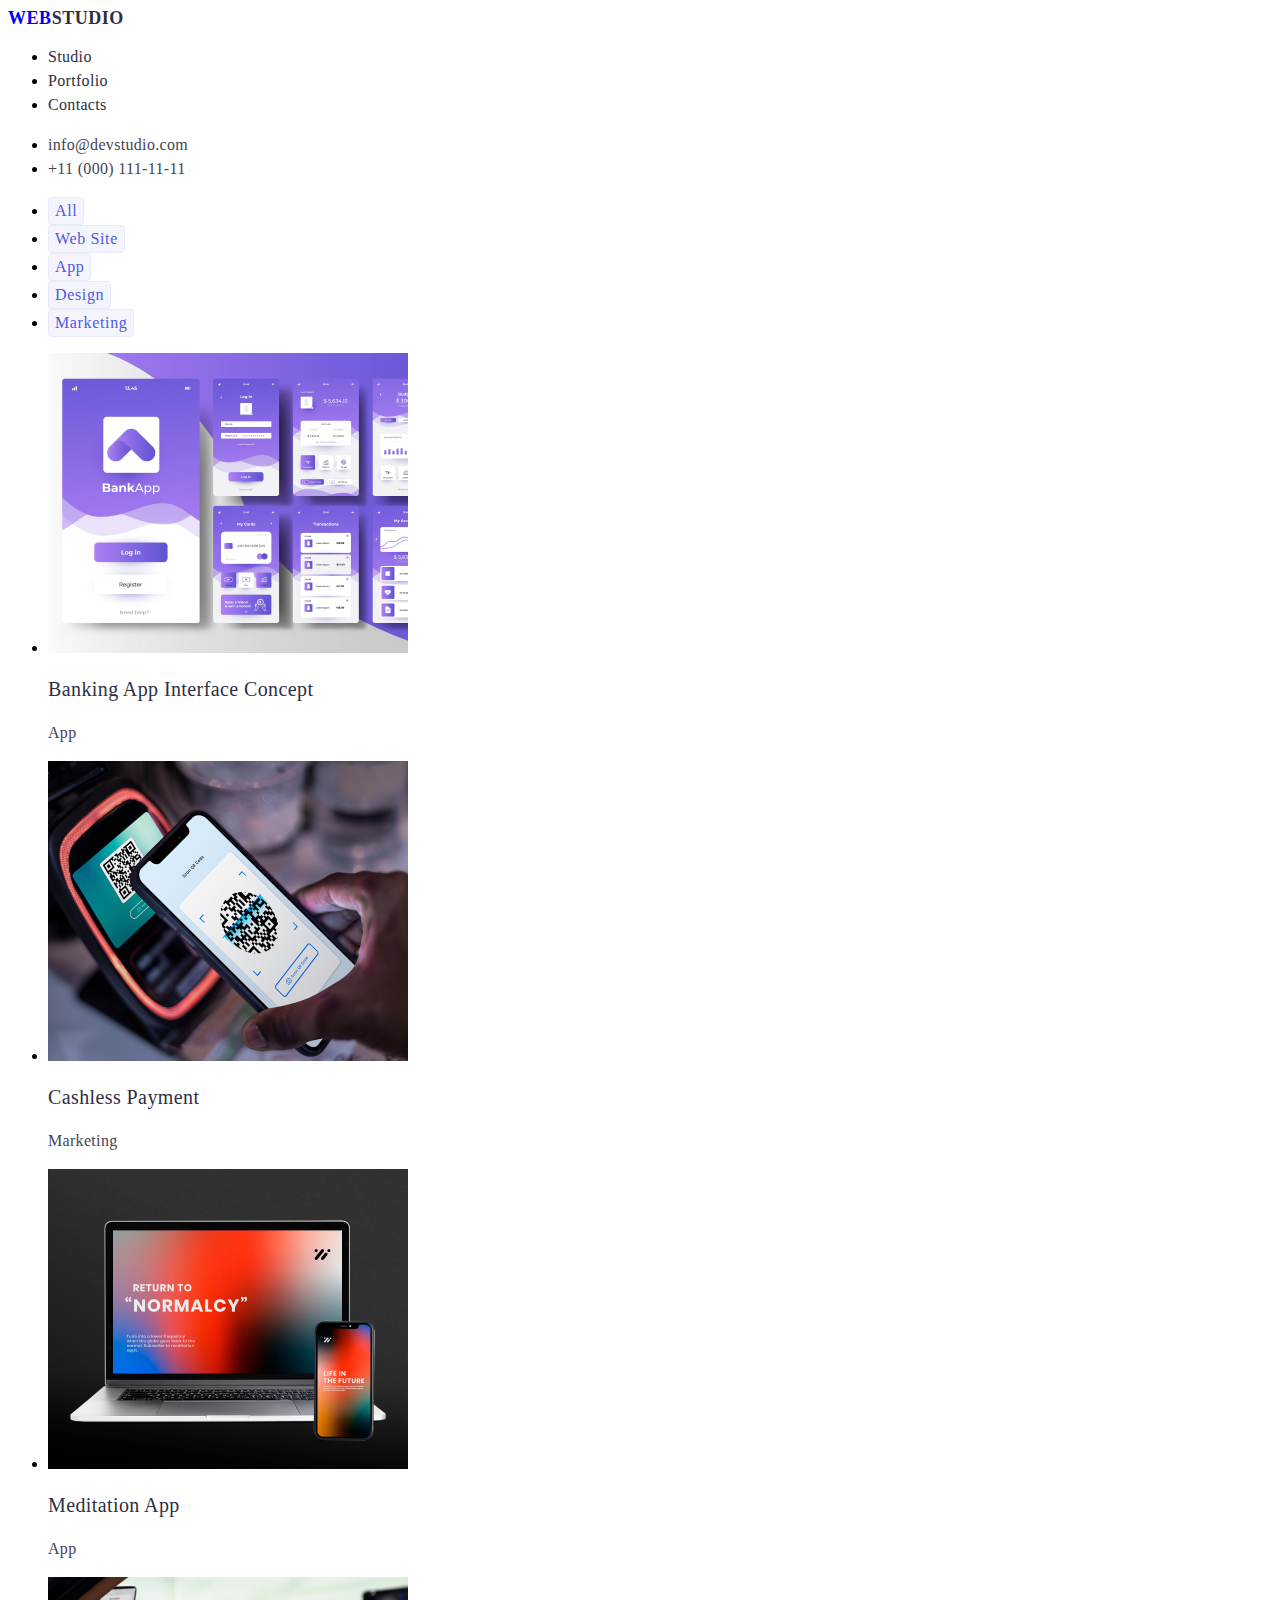
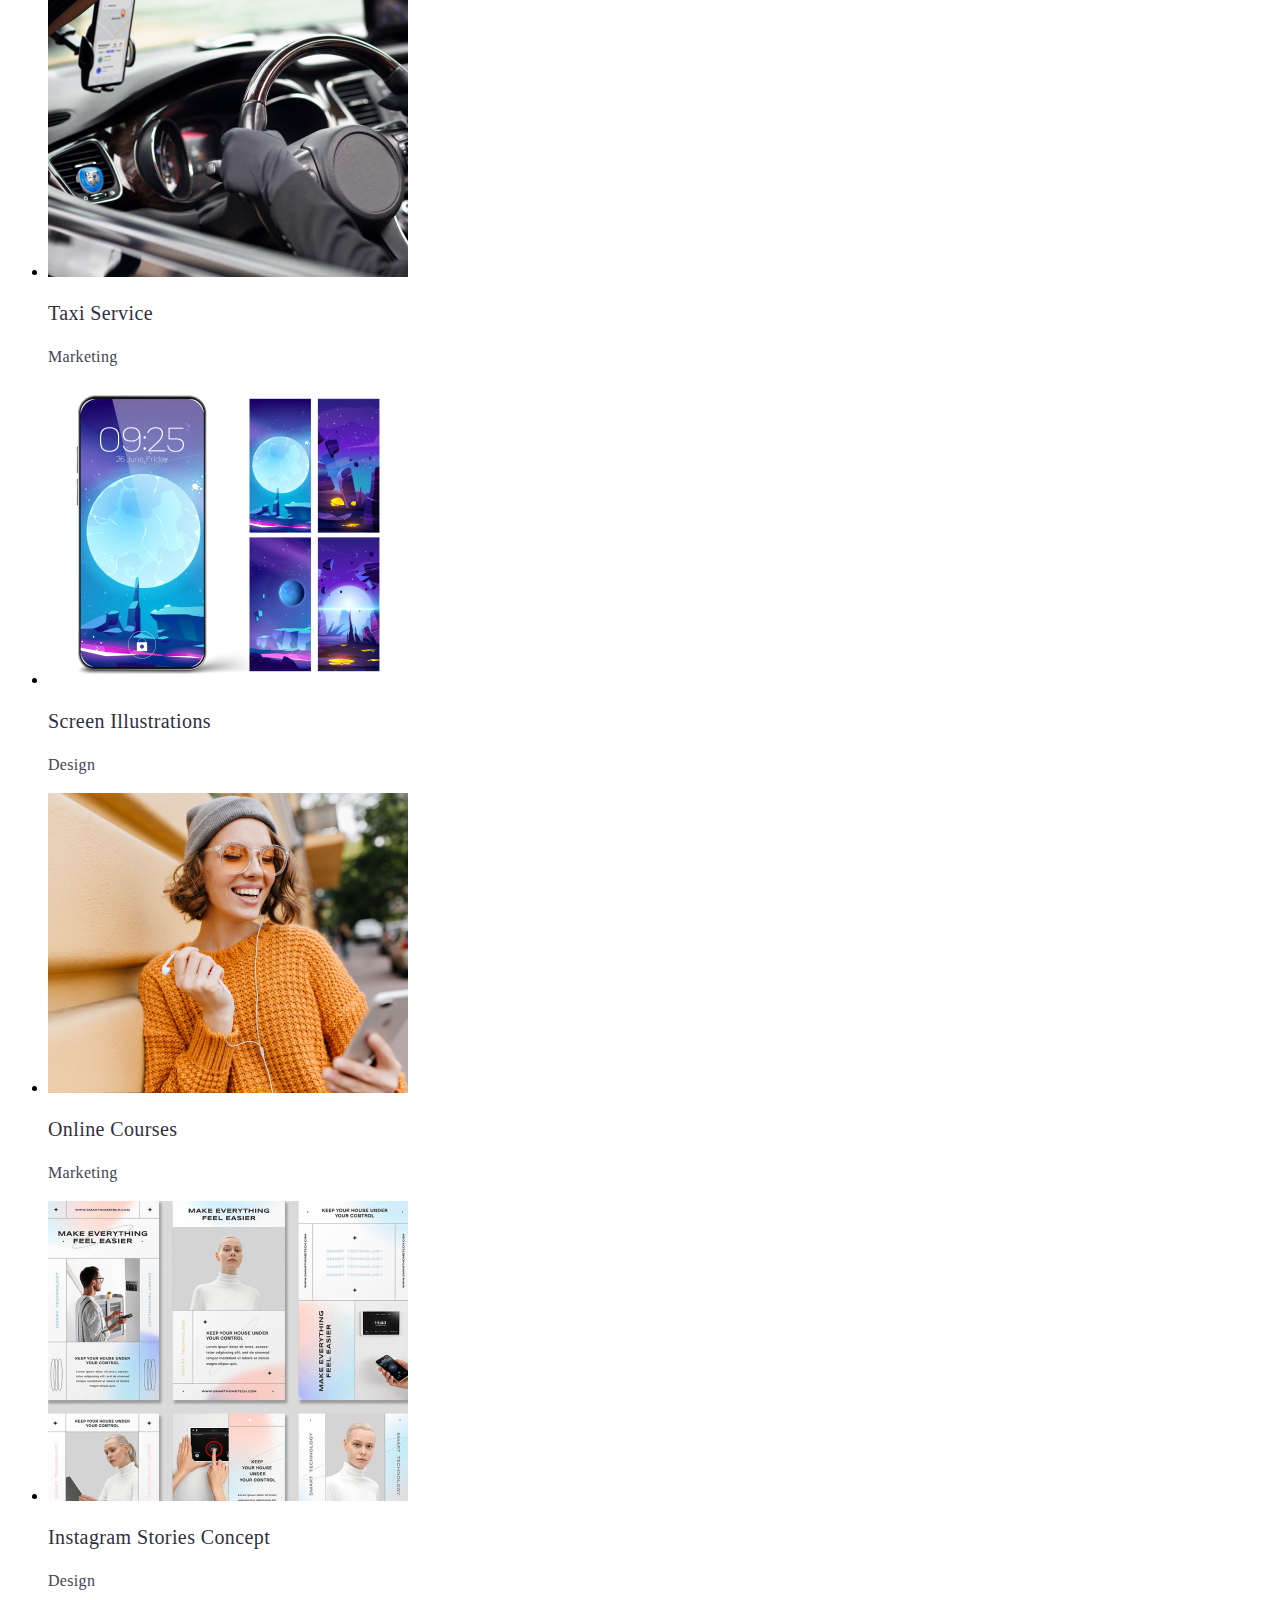
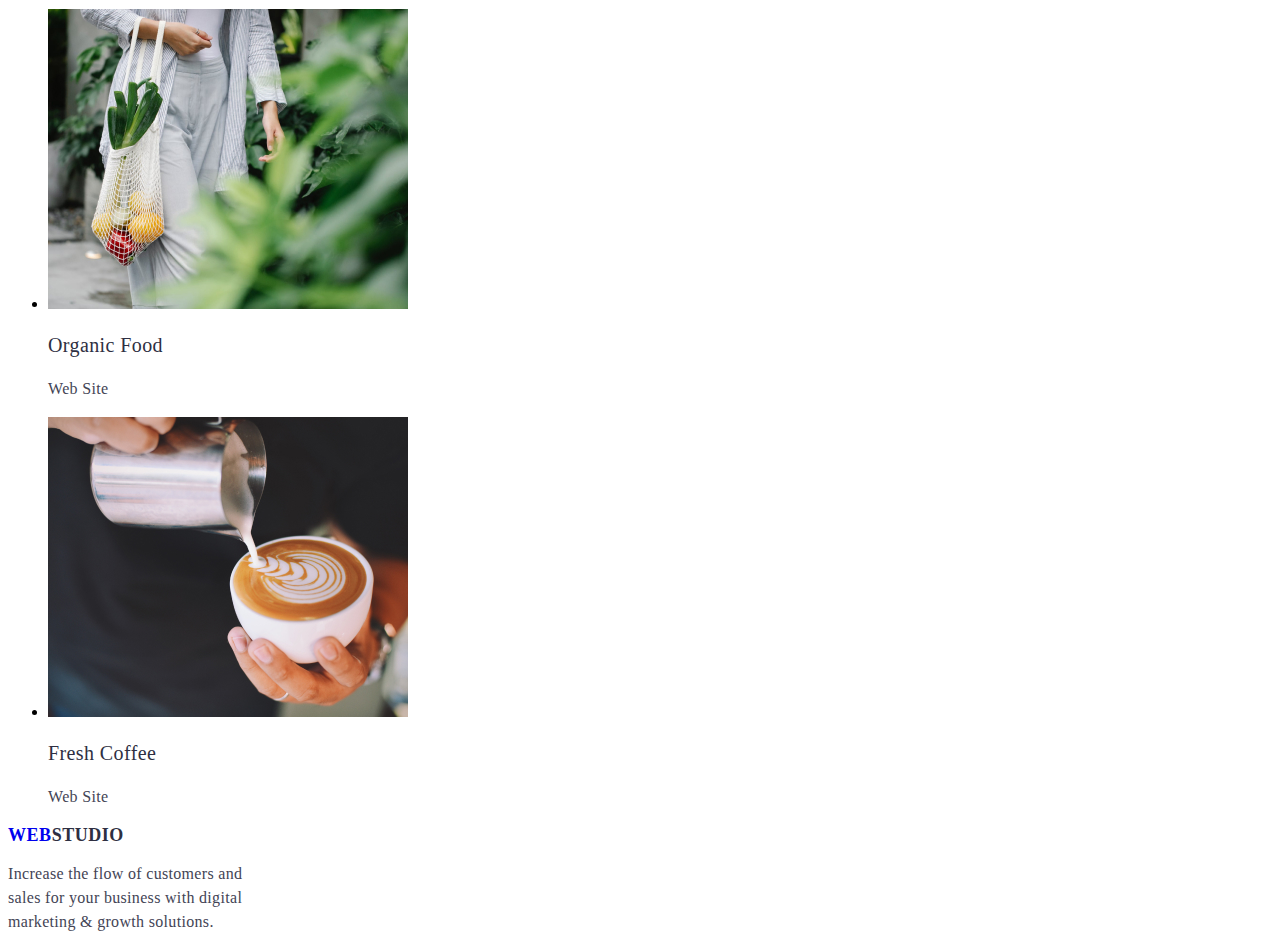
==== portfolio.html @ 19e6ddc0 "Update portfolio.html" ====
<!DOCTYPE html>
<html lang="en">

<head>
    <meta charset="utf-8">
    <meta name="viewport" content="width=device-width, initial-scale=1.0" />
    <title>main page</title>
    <link rel="stylesheet" href="css/styles.css" />
</head>

<body>
    <header>
        <nav>
            <div class="web">
                <a href="./index.html" width="44px">WEB<span class="studio" width="71px">STUDIO</span></a>
            </div>

            <ul class="nav-links">
                <li>
                    <a class="navstudio" href="./index.html" width="48px;">Studio</a>
                </li>
                <li>
                    <a class="navport" href="portfolio.html" width="66px;">Portfolio</a>
                </li>
                <li>
                    <a class="navcon" href="./index.html" width="67px;">Contacts</a>
                </li>
            </ul>
        </nav>
        <address>
            <ul>
                <li>
                    <a class="email" href="mailto:info@devstudio.com" width="153px">info@devstudio.com</a>
                </li>
                <li>
                    <a class="tel" href="tel:+110001111111" width="151px">+11 (000) 111-11-11</a>
                </li>
            </ul>
        </address>
    </header>
    <main>

        <section>
            <h2 hidden>Buttons</h2>
            <ul>
                <li>
                    <button class="body-btn1" type="button" width="69px" href="portfolio.html">All</button>
                </li>
                <li>
                    <button class="body-btn2" type="button" width="116px" href="portfolio.html">Web Site</button>
                </li>
                <li>
                    <button class="body-btn3" type="button" width="78px" href="portfolio.html">App</button>
                </li>
                <li>
                    <button class="body-btn4" type="button" width="101px" href="portfolio.html">Design</button>
                </li>
                <li>
                    <button class="body-btn5" type="button" width="126px" href="portfolio.html">Marketing</button>
                </li>
            </ul>
        </section>

        <section>
            <h2 hidden>Image Thumnails</h2>
            <ul>
                <li>
                    <img class="image-port1" src="./images/images-portfolio/img1.jpg" alt="images" width="360px">
                    <h3>Banking App Interface Concept</h3>
                    <p>App</p>
                </li>
                <li>
                    <img class="image-port2" src="./images/images-portfolio/img2.jpg" alt="images" width="360px">
                    <h3>Cashless Payment</h3>
                    <p>Marketing</p>
                </li>
                <li>
                    <img class="image-port3" src="./images/images-portfolio/img3.jpg" alt="images" width="360px">
                    <h3>Meditation App</h3>
                    <p>App</p>
                </li>
                <li>
                    <img class="image-port4" src="./images/images-portfolio/img4.jpg" alt="images" width="360px">
                    <h3>Taxi Service</h3>
                    <p>Marketing</p>
                </li>
                <li>
                    <img class="image-port5" src="./images/images-portfolio/img5.jpg" alt="images" width="360px">
                    <h3>Screen Illustrations</h3>
                    <p>Design</p>
                </li>
                <li>
                    <img class="image-port6" src="./images/images-portfolio/img6.jpg" alt="images" width="360px">
                    <h3>Online Courses</h3>
                    <p>Marketing</p>
                </li>
                <li>
                    <img class="image-port7" src="./images/images-portfolio/img7.jpg" alt="images" width="360px">
                    <h3>Instagram Stories Concept</h3>
                    <p>Design</p>
                </li>
                <li>
                    <img class="image-port8" src="./images/images-portfolio/img8.jpg" alt="images" width="360px">
                    <h3>Organic Food</h3>
                    <p>Web Site</p>
                </li>
                <li>
                    <img class="image-port9" src="./images/images-portfolio/img9.jpg" alt="images" width="360px">
                    <h3>Fresh Coffee</h3>
                    <p>Web Site</p>
                </li>
            </ul>
        </section>
    </main>
    <footer>
        <div class="web">
            <a href="/index.html" width="44px">WEB<span class="studio" width="71px">STUDIO</span></a>
        </div>
        <p>Increase the flow of customers and sales for your business with digital marketing & growth solutions.</p>
    </footer>

</body>

</html>
---- css/styles.css ----
.web {
    color: var(--iris, #4D5AE5);
    font-family: Raleway;
    font-size: 18px;
    font-style: normal;
    font-weight: 800;
    line-height: 21px;
    /* 116.667% */
    letter-spacing: 0.54px;
    text-transform: uppercase;
}

.studio {
    color: var(--navyblue, #2E2F42);
}

.studio:hover {
    color: tomato;
}

.web a {
    text-decoration: none;
}

.web a:hover {
    color: tomato;
}

.navstudio,
.navport,
.navcon {
    color: var(--navyblue, #2E2F42);

    /* Body Medium */
    font-family: Roboto;
    font-size: 16px;
    font-style: normal;
    font-weight: 500;
    line-height: 24px;
    /* 150% */
    letter-spacing: 0.32px;
    text-decoration: none;
}

.navstudio:hover {
    color: tomato;
}

.navport:hover {
    color: tomato;
}

.navcon:hover {
    color: tomato;
}

.email,
.tel {
    color: var(--slate, #434455);

    /* Body */
    font-family: Roboto;
    font-size: 16px;
    font-style: normal;
    font-weight: 400;
    line-height: 24px;
    /* 150% */
    letter-spacing: 0.32px;
    text-decoration: none;
}

.email:hover {
    color: tomato;
}

.tel:hover {
    color: tomato;
}

.hero-description {
    color: var(--white, #000000);
    text-align: left;

    /* Header 1 */
    font-family: Roboto;
    font-size: 56px;
    font-style: normal;
    font-weight: 700;
    line-height: 60px;
    /* 107.143% */
    letter-spacing: 1.12px;
}

.btn {
    color: var(--white, #FFF);
    text-align: center;
    /* Button Text */
    font-family: Roboto;
    font-size: 16px;
    font-style: normal;
    font-weight: 500;
    line-height: 24px;
    /* 150% */
    letter-spacing: 0.64px;
    border-radius: 4px;
    background: var(--iris, #4D5AE5);
    box-shadow: 0px 4px 4px 0px rgba(0, 0, 0, 0.15);
    display: inline-flex;
    padding: 16px 32px;
    align-items: flex-start;
    gap: 10px;
    cursor: pointer;
}

.btn:hover {
    color: rgb(87, 236, 107);
}

.hero-strategy,
.hero-puntuality,
.hero-diligence,
.hero-tech {
    color: var(--navyblue, #2E2F42);
    /* Header 3 */
    font-family: Roboto;
    font-size: 20px;
    font-style: normal;
    font-weight: 500;
    line-height: 24px;
    /* 120% */
    letter-spacing: 0.4px;
}

.body-header,
.teamheader {
    color: var(--navyblue, #2E2F42);
    text-align: left;

    /* Header 2 */
    font-family: Roboto;
    font-size: 36px;
    font-style: normal;
    font-weight: 700;
    line-height: 40px;
    /* 111.111% */
    letter-spacing: 0.72px;
    text-transform: capitalize;
}

.image1,
.image2,
.image3 {
    width: 360px;
    height: 300px;
    border: 1px solid var(--cornflower, #E7E9FC);
}

p {
    color: var(--slate, #434455);

    /* Body */
    font-family: Roboto;
    font-size: 16px;
    font-style: normal;
    font-weight: 400;
    line-height: 24px;
    width: 264px;
    /* 150% */
    letter-spacing: 0.32px;
}

.team-image1,
.team-image2,
.team-image3,
.team-image4 {
    width: 264px;
    height: 260px;

}

h3 {
    color: var(--navyblue, #2E2F42);
    text-align: left;

    /* Header 3 */
    font-family: Roboto;
    font-size: 20px;
    font-style: normal;
    font-weight: 500;
    line-height: 24px;
    /* 120% */
    letter-spacing: 0.4px;
}

.body-btn1,
.body-btn2,
.body-btn3,
.body-btn4,
.body-btn5 {
    color: var(--iris, #4D5AE5);
    text-align: center;

    /* Button Text */
    font-family: Roboto;
    font-size: 16px;
    font-style: normal;
    font-weight: 500;
    line-height: 24px;
    /* 150% */
    letter-spacing: 0.64px;
    border-radius: 4px;
    border: 1px solid var(--cornflower, #E7E9FC);
    background: var(--cloud, #F4F4FD);
    cursor: pointer;
}

.body-btn1:hover {
    color: var(--white, #FFF);
    text-align: center;
    border-radius: 4px;
    background: var(--ocean, #404BBF);
    box-shadow: 0px 2px 2px 0px rgba(0, 0, 0, 0.12), 0px 2px 1px 0px rgba(0, 0, 0, 0.08), 0px 3px 1px 0px rgba(0, 0, 0, 0.10);
}

.body-btn2:hover {
    color: var(--white, #FFF);
    text-align: center;
    border-radius: 4px;
    background: var(--ocean, #404BBF);
    box-shadow: 0px 2px 2px 0px rgba(0, 0, 0, 0.12), 0px 2px 1px 0px rgba(0, 0, 0, 0.08), 0px 3px 1px 0px rgba(0, 0, 0, 0.10);
}

.body-btn3:hover {
    color: var(--white, #FFF);
    text-align: center;
    border-radius: 4px;
    background: var(--ocean, #404BBF);
    box-shadow: 0px 2px 2px 0px rgba(0, 0, 0, 0.12), 0px 2px 1px 0px rgba(0, 0, 0, 0.08), 0px 3px 1px 0px rgba(0, 0, 0, 0.10);
}

.body-btn4:hover {
    color: var(--white, #FFF);
    text-align: center;
    border-radius: 4px;
    background: var(--ocean, #404BBF);
    box-shadow: 0px 2px 2px 0px rgba(0, 0, 0, 0.12), 0px 2px 1px 0px rgba(0, 0, 0, 0.08), 0px 3px 1px 0px rgba(0, 0, 0, 0.10);
}

.body-btn5:hover {
    color: var(--white, #FFF);
    text-align: center;
    border-radius: 4px;
    background: var(--ocean, #404BBF);
    box-shadow: 0px 2px 2px 0px rgba(0, 0, 0, 0.12), 0px 2px 1px 0px rgba(0, 0, 0, 0.08), 0px 3px 1px 0px rgba(0, 0, 0, 0.10);
}

.image-port1,
.image-port2,
.image-port3,
.image-port4,
.image-port5,
.image-port6,
.image-port7,
.image-port8,
.image-port9,
{
width: 360px;
height: 300px;
border: 1px solid var(--cornflower, #000000));
background: var(--white, #FFF);
gap: 32px;
}
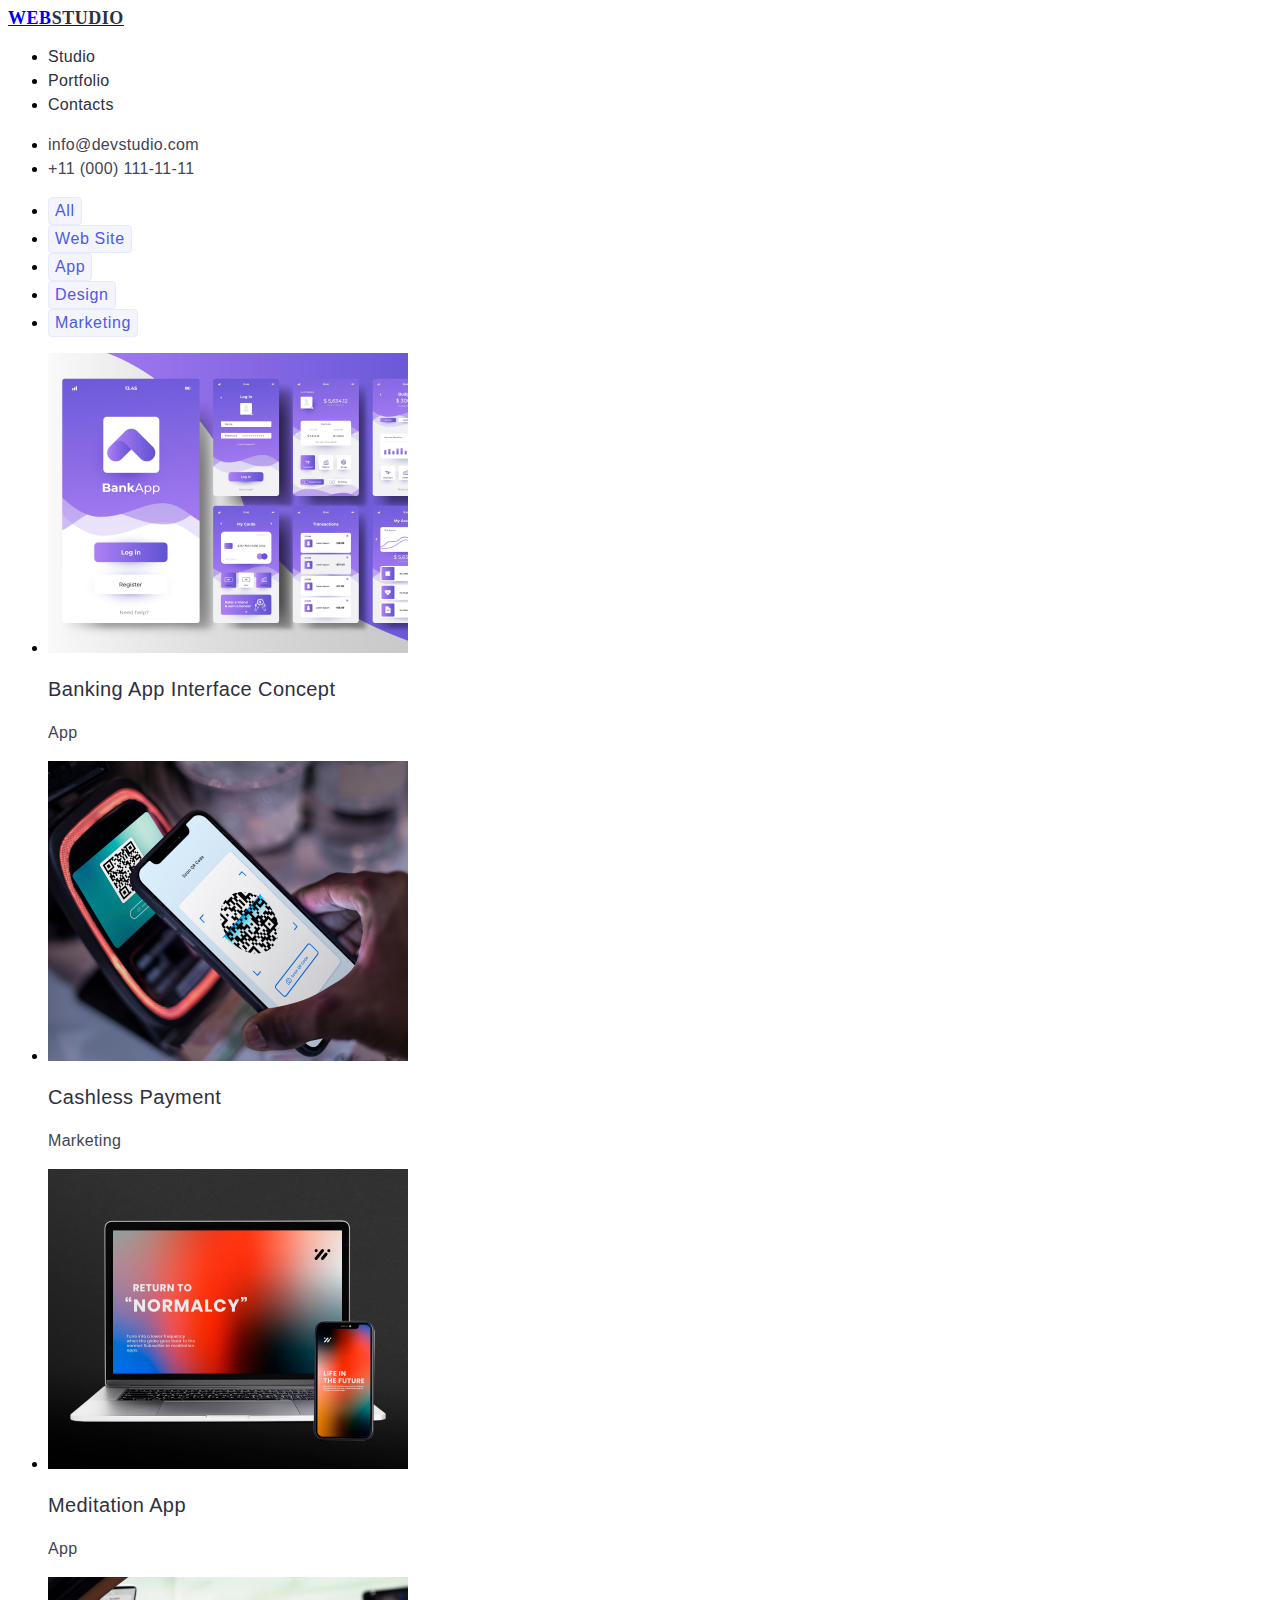
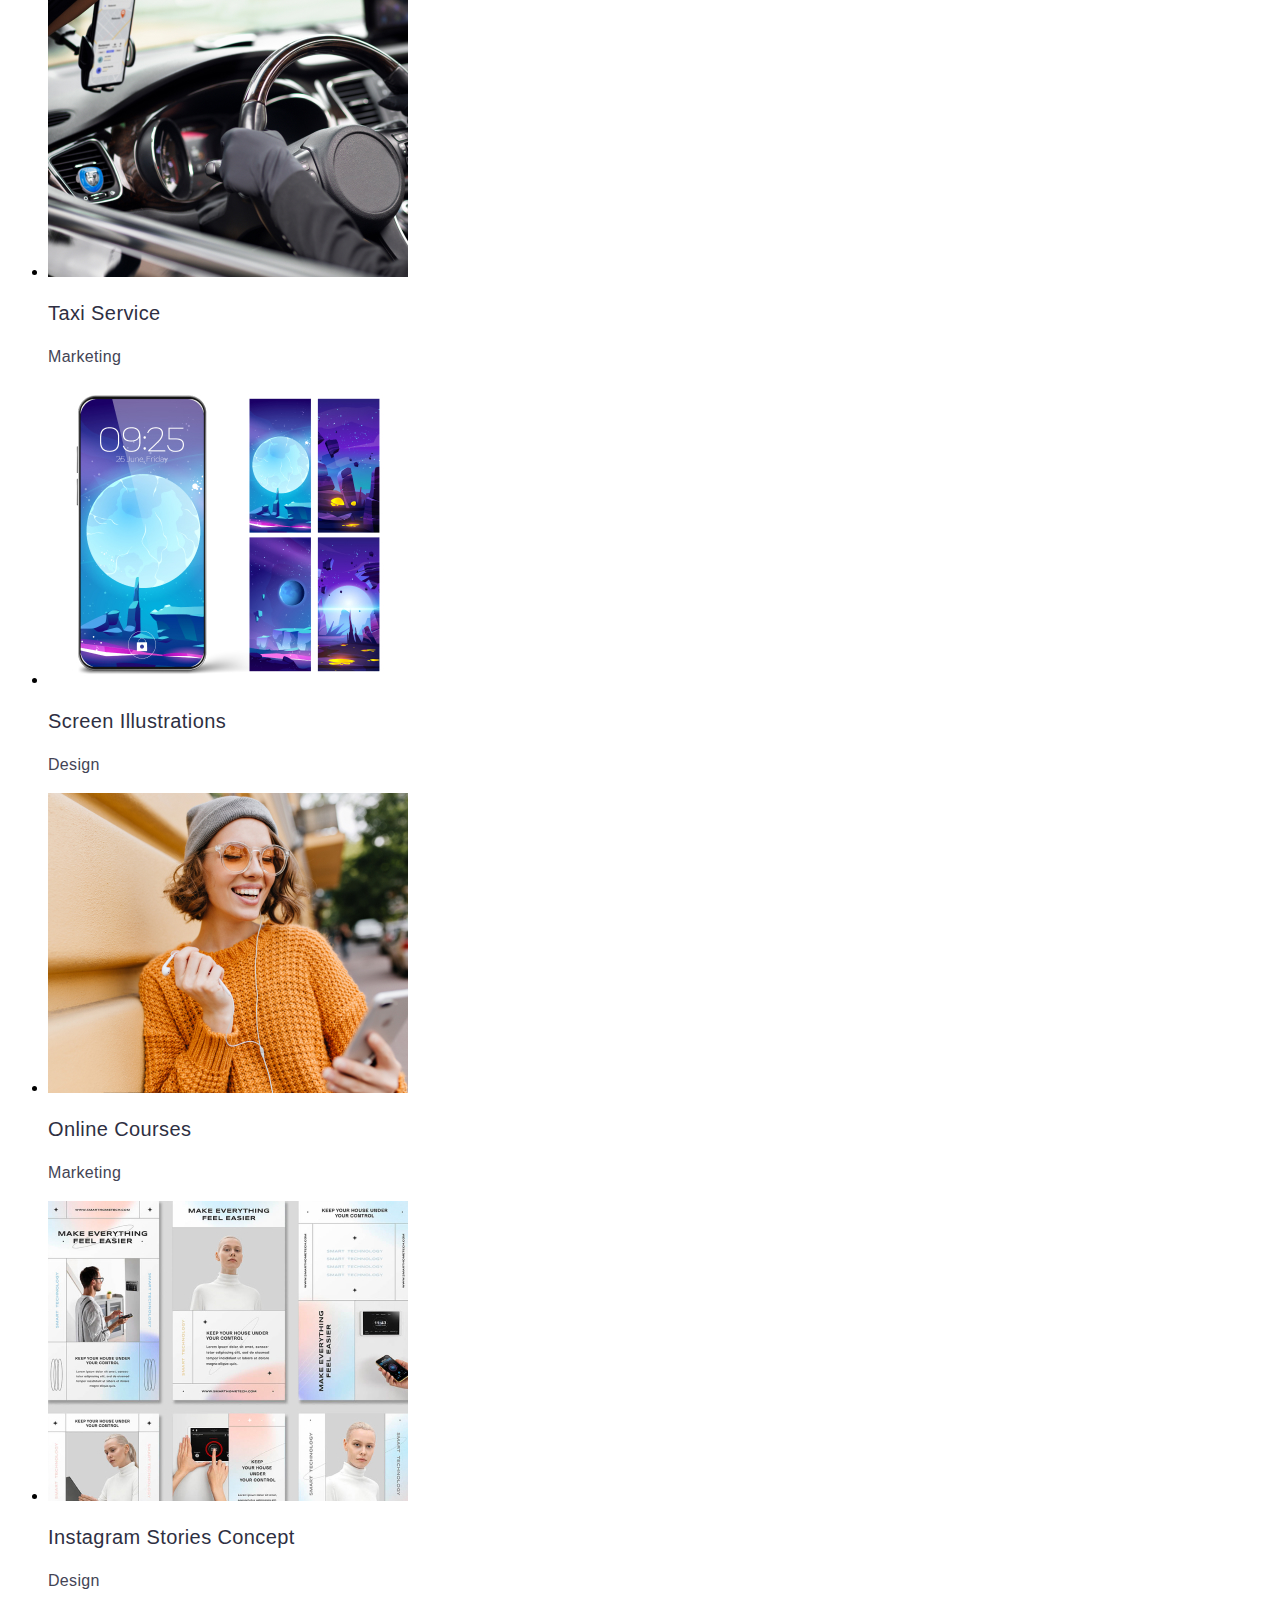
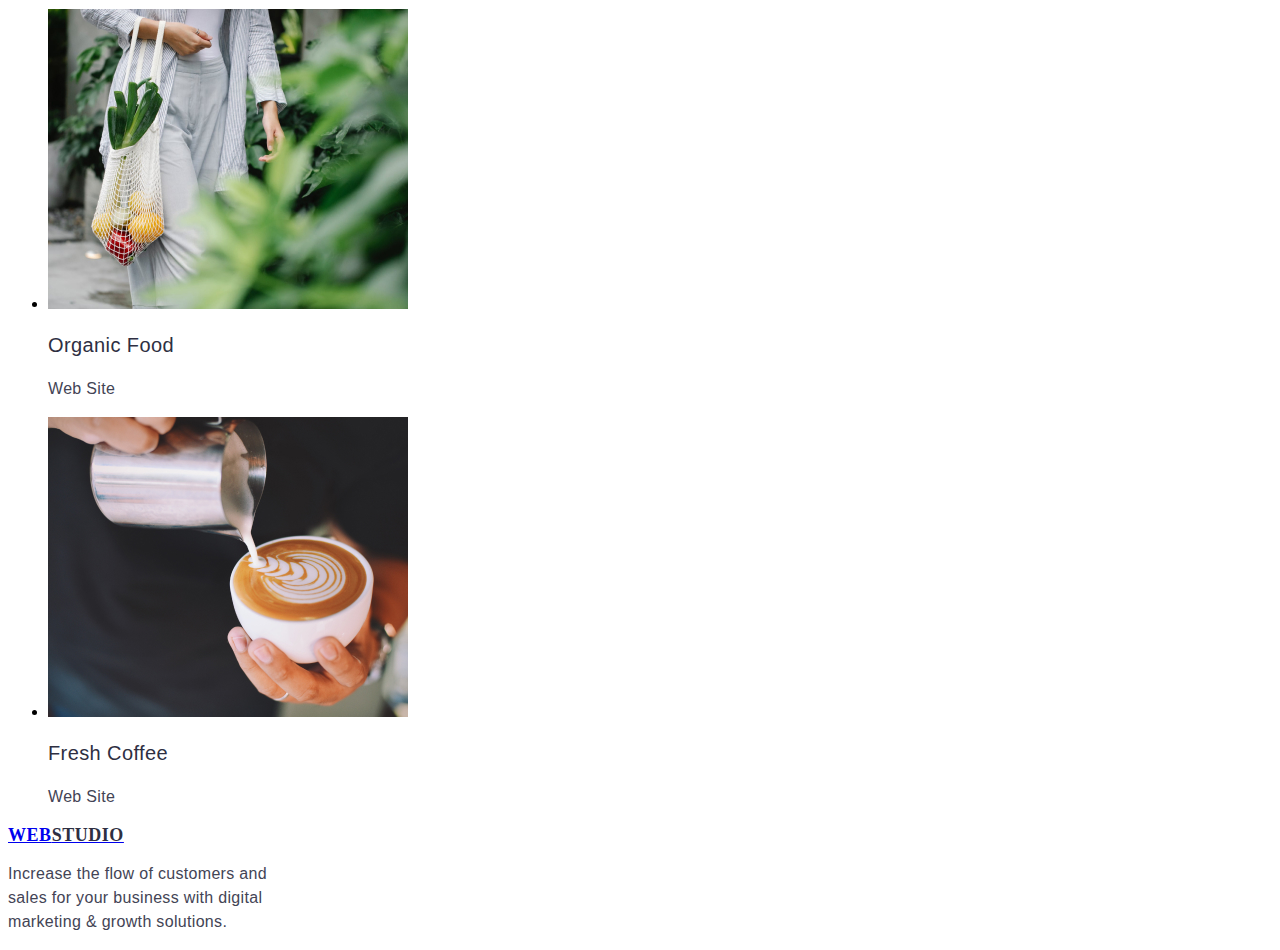
==== commit b87141b2: "Update portfolio.html" ====
--- a/portfolio.html
+++ b/portfolio.html
@@ -11,7 +11,7 @@
 <body>
     <header>
         <nav>
-            <div class="web">
+            <div class="logo">
                 <a href="./index.html" width="44px">WEB<span class="studio" width="71px">STUDIO</span></a>
             </div>
 
@@ -113,7 +113,7 @@
         </section>
     </main>
     <footer>
-        <div class="web">
+        <div class="logo">
             <a href="/index.html" width="44px">WEB<span class="studio" width="71px">STUDIO</span></a>
         </div>
         <p>Increase the flow of customers and sales for your business with digital marketing & growth solutions.</p>
--- a/css/styles.css
+++ b/css/styles.css
@@ -1,11 +1,35 @@
-.web {
+:root{
+    --color-black: #fff;
+    --color-black: #000;
+    --color-tomato:#ff6347;
+    --color-navyblue: #2E2F42;
+    --color-iris: #4D5AE5;
+}
+
+*{
+    box-sizing: border-box;
+}
+
+body {
+    font-family: 'roboto', sans-serif;
+}
+
+h1,
+h2,
+h3,
+h4,
+h5,
+h6 {
+    font-family: 'roboto', sans-serif;
+}
+
+.logo {
     color: var(--iris, #4D5AE5);
     font-family: Raleway;
     font-size: 18px;
     font-style: normal;
     font-weight: 800;
     line-height: 21px;
-    /* 116.667% */
     letter-spacing: 0.54px;
     text-transform: uppercase;
 }
@@ -23,7 +47,7 @@
 }
 
 .web a:hover {
-    color: tomato;
+    color: #ff6347;
 }
 
 .navstudio,
@@ -31,13 +55,12 @@
 .navcon {
     color: var(--navyblue, #2E2F42);
 
-    /* Body Medium */
-    font-family: Roboto;
-    font-size: 16px;
-    font-style: normal;
-    font-weight: 500;
-    line-height: 24px;
-    /* 150% */
+    /* font-family: Roboto; */
+    font-size: 16px;
+    font-style: normal;
+    font-weight: 500;
+    line-height: 24px;
+ 
     letter-spacing: 0.32px;
     text-decoration: none;
 }
@@ -59,7 +82,7 @@
     color: var(--slate, #434455);
 
     /* Body */
-    font-family: Roboto;
+    /* font-family: Roboto; */
     font-size: 16px;
     font-style: normal;
     font-weight: 400;
@@ -81,13 +104,12 @@
     color: var(--white, #000000);
     text-align: left;
 
-    /* Header 1 */
-    font-family: Roboto;
+    
+    /* font-family: Roboto; */
     font-size: 56px;
     font-style: normal;
     font-weight: 700;
     line-height: 60px;
-    /* 107.143% */
     letter-spacing: 1.12px;
 }
 
@@ -95,7 +117,7 @@
     color: var(--white, #FFF);
     text-align: center;
     /* Button Text */
-    font-family: Roboto;
+    /* font-family: Roboto; */
     font-size: 16px;
     font-style: normal;
     font-weight: 500;
@@ -122,7 +144,7 @@
 .hero-tech {
     color: var(--navyblue, #2E2F42);
     /* Header 3 */
-    font-family: Roboto;
+    /* font-family: Roboto; */
     font-size: 20px;
     font-style: normal;
     font-weight: 500;
@@ -137,7 +159,7 @@
     text-align: left;
 
     /* Header 2 */
-    font-family: Roboto;
+    /* font-family: Roboto; */
     font-size: 36px;
     font-style: normal;
     font-weight: 700;
@@ -159,7 +181,7 @@
     color: var(--slate, #434455);
 
     /* Body */
-    font-family: Roboto;
+    /* font-family: Roboto; */
     font-size: 16px;
     font-style: normal;
     font-weight: 400;
@@ -183,7 +205,7 @@
     text-align: left;
 
     /* Header 3 */
-    font-family: Roboto;
+    /* font-family: Roboto; */
     font-size: 20px;
     font-style: normal;
     font-weight: 500;
@@ -201,7 +223,7 @@
     text-align: center;
 
     /* Button Text */
-    font-family: Roboto;
+    /* font-family: Roboto; */
     font-size: 16px;
     font-style: normal;
     font-weight: 500;
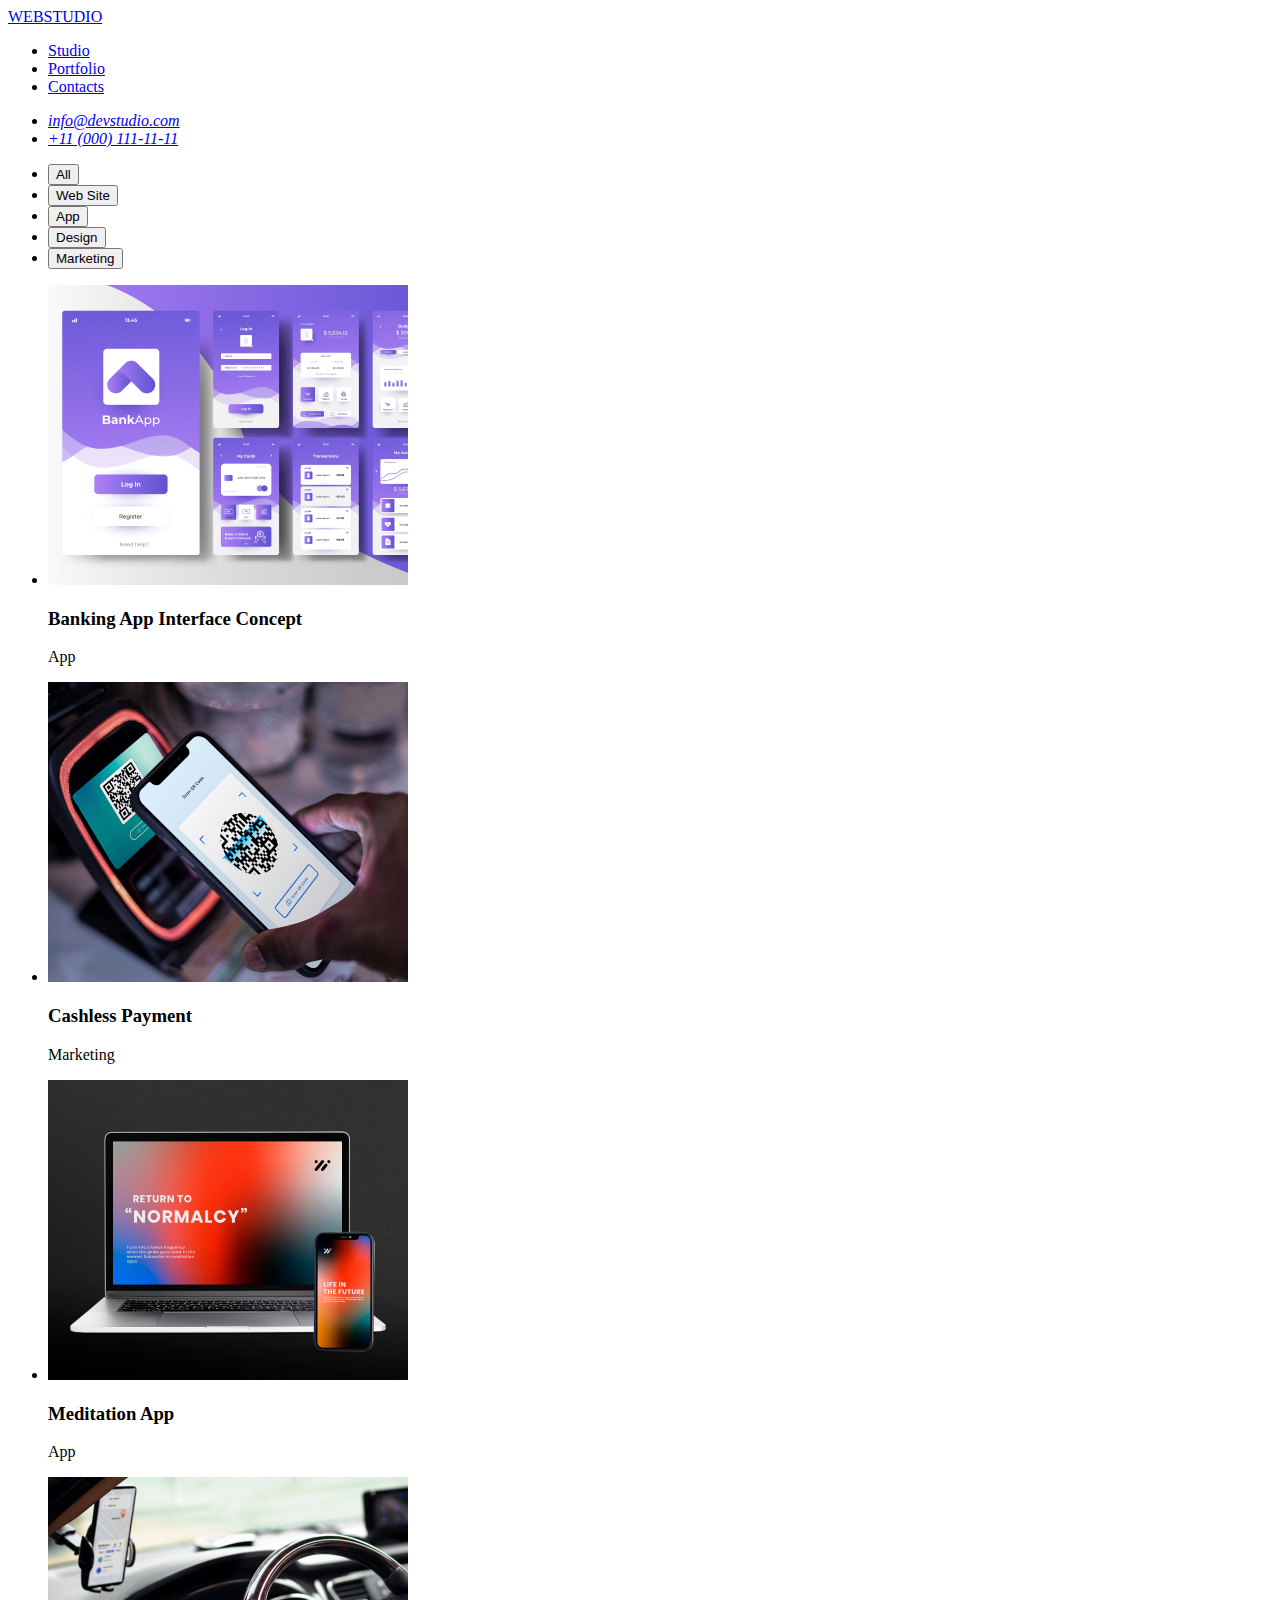
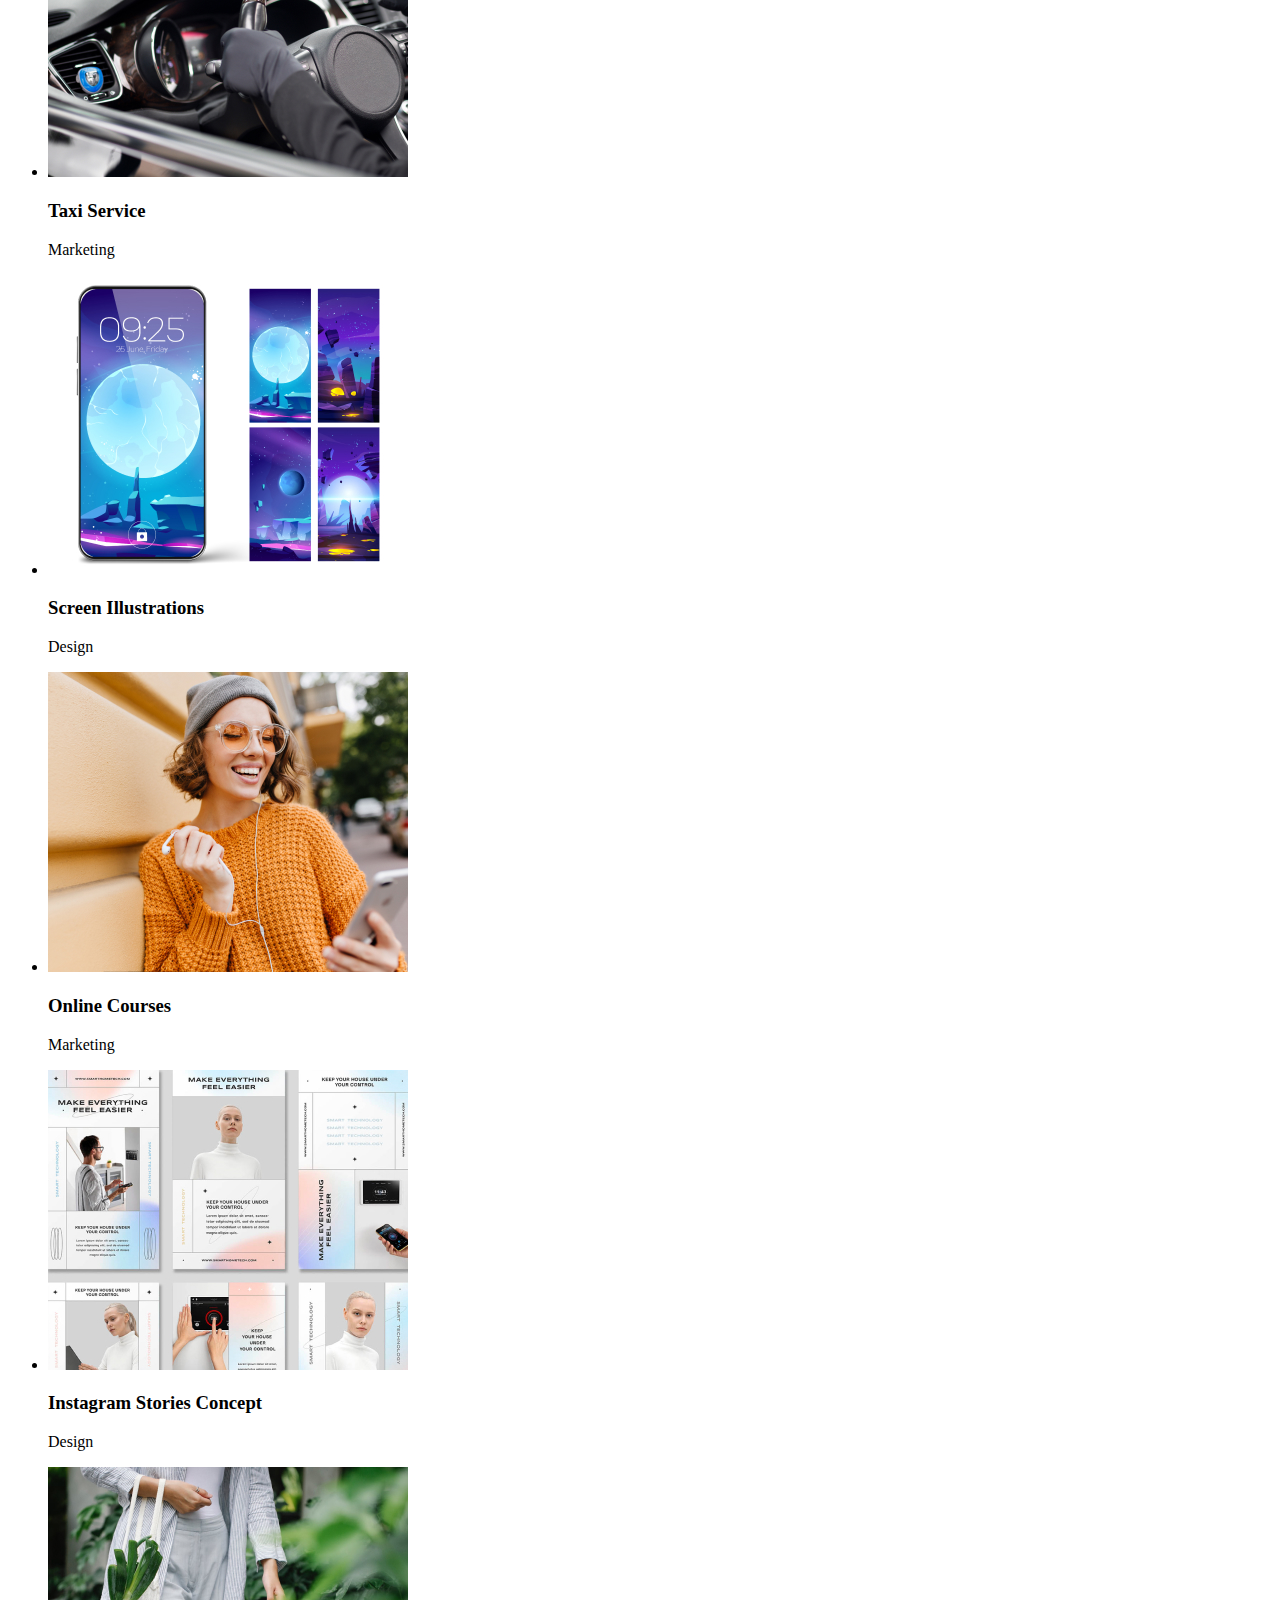
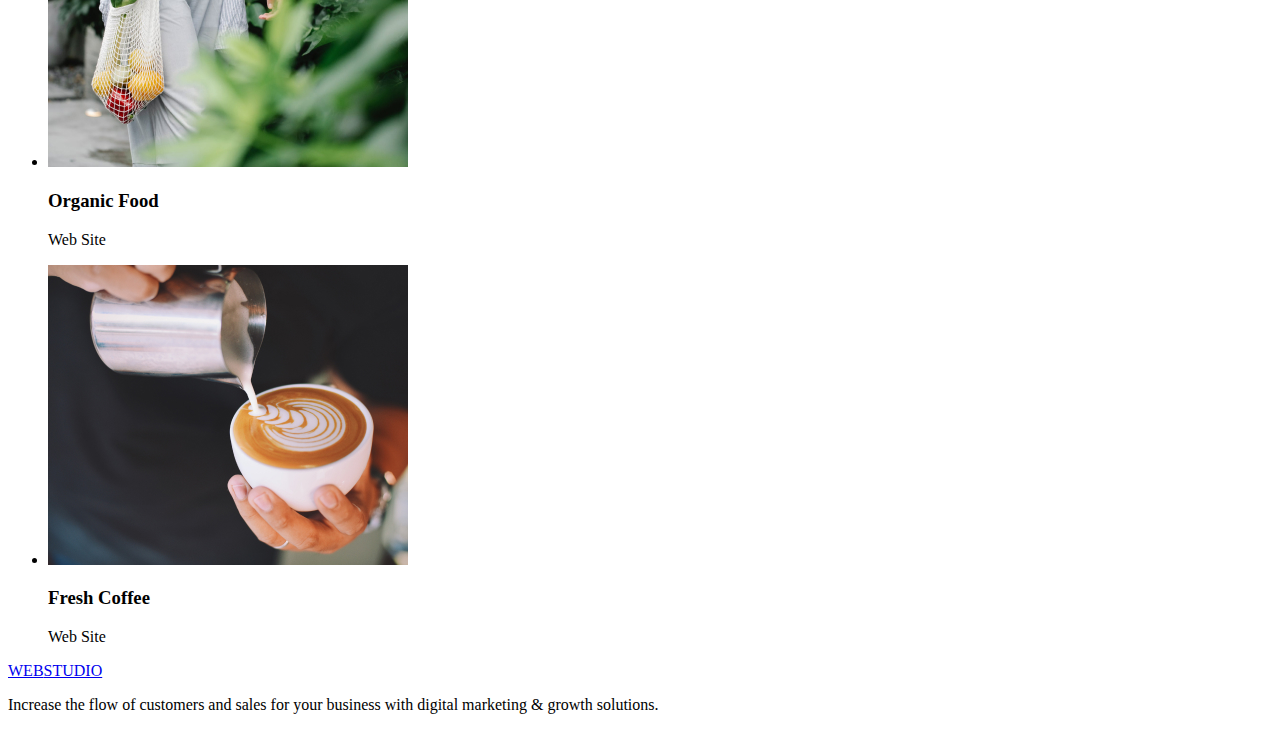
==== commit 62e7c6be: "Update portfolio.html" ====
--- a/portfolio.html
+++ b/portfolio.html
@@ -2,41 +2,47 @@
 <html lang="en">
 
 <head>
-    <meta charset="utf-8">
+    <meta charset="UTF-8">
     <meta name="viewport" content="width=device-width, initial-scale=1.0" />
     <title>main page</title>
-    <link rel="stylesheet" href="css/styles.css" />
+    <link rel="stylesheet" href="styles.css" />
+    <link rel="preconnect" href="https://fonts.googleapis.com">
+    <link rel="preconnect" href="https://fonts.gstatic.com" crossorigin>
+    <link href="https://fonts.googleapis.com/css2?
+    family=Raleway:wght@800&family=Roboto:wght@400;500;700;900&display=swap" rel="stylesheet">
 </head>
 
 <body>
+    <!-- Header Section -->
     <header>
-        <nav>
-            <div class="logo">
-                <a href="./index.html" width="44px">WEB<span class="studio" width="71px">STUDIO</span></a>
+        <nav class="nav">
+            <div class="nav-logo-wrap">
+                <a href="index.html">WEB<span class="studio">STUDIO</span></a>
             </div>
 
-            <ul class="nav-links">
+            <ul class="nav-list">
                 <li>
-                    <a class="navstudio" href="./index.html" width="48px;">Studio</a>
+                    <a class="nav-link" href="index.html">Studio</a>
                 </li>
                 <li>
-                    <a class="navport" href="portfolio.html" width="66px;">Portfolio</a>
+                    <a class="nav-link" href="portfolio.html">Portfolio</a>
                 </li>
                 <li>
-                    <a class="navcon" href="./index.html" width="67px;">Contacts</a>
+                    <a class="nav-link" href="index.html">Contacts</a>
                 </li>
             </ul>
         </nav>
-        <address>
+        <address class="address">
             <ul>
                 <li>
-                    <a class="email" href="mailto:info@devstudio.com" width="153px">info@devstudio.com</a>
+                    <a class="address-link" href="mailto:info@devstudio.com">info@devstudio.com</a>
                 </li>
                 <li>
-                    <a class="tel" href="tel:+110001111111" width="151px">+11 (000) 111-11-11</a>
+                    <a class="address-link" href="tel:+110001111111">+11 (000) 111-11-11</a>
                 </li>
             </ul>
         </address>
+
     </header>
     <main>
 
@@ -44,19 +50,19 @@
             <h2 hidden>Buttons</h2>
             <ul>
                 <li>
-                    <button class="body-btn1" type="button" width="69px" href="portfolio.html">All</button>
+                    <button class="button-links" type="button" href="portfolio.html">All</button>
                 </li>
                 <li>
-                    <button class="body-btn2" type="button" width="116px" href="portfolio.html">Web Site</button>
+                    <button class="button-links" type="button" href="portfolio.html">Web Site</button>
                 </li>
                 <li>
-                    <button class="body-btn3" type="button" width="78px" href="portfolio.html">App</button>
+                    <button class="button-links" type="button" href="portfolio.html">App</button>
                 </li>
                 <li>
-                    <button class="body-btn4" type="button" width="101px" href="portfolio.html">Design</button>
+                    <button class="button-links" type="button" href="portfolio.html">Design</button>
                 </li>
                 <li>
-                    <button class="body-btn5" type="button" width="126px" href="portfolio.html">Marketing</button>
+                    <button class="button-links" type="button" href="portfolio.html">Marketing</button>
                 </li>
             </ul>
         </section>
@@ -65,47 +71,47 @@
             <h2 hidden>Image Thumnails</h2>
             <ul>
                 <li>
-                    <img class="image-port1" src="./images/images-portfolio/img1.jpg" alt="images" width="360px">
+                    <img class="image-thumbnails" src="./images/images-portfolio/img1.jpg" alt="images" width="360px">
                     <h3>Banking App Interface Concept</h3>
                     <p>App</p>
                 </li>
                 <li>
-                    <img class="image-port2" src="./images/images-portfolio/img2.jpg" alt="images" width="360px">
+                    <img class="image-thumbnails" src="./images/images-portfolio/img2.jpg" alt="images" width="360px">
                     <h3>Cashless Payment</h3>
                     <p>Marketing</p>
                 </li>
                 <li>
-                    <img class="image-port3" src="./images/images-portfolio/img3.jpg" alt="images" width="360px">
+                    <img class="image-thumbnails" src="./images/images-portfolio/img3.jpg" alt="images" width="360px">
                     <h3>Meditation App</h3>
                     <p>App</p>
                 </li>
                 <li>
-                    <img class="image-port4" src="./images/images-portfolio/img4.jpg" alt="images" width="360px">
+                    <img class="image-thumbnails" src="./images/images-portfolio/img4.jpg" alt="images" width="360px">
                     <h3>Taxi Service</h3>
                     <p>Marketing</p>
                 </li>
                 <li>
-                    <img class="image-port5" src="./images/images-portfolio/img5.jpg" alt="images" width="360px">
+                    <img class="image-thumbnails" src="./images/images-portfolio/img5.jpg" alt="images" width="360px">
                     <h3>Screen Illustrations</h3>
                     <p>Design</p>
                 </li>
                 <li>
-                    <img class="image-port6" src="./images/images-portfolio/img6.jpg" alt="images" width="360px">
+                    <img class="image-thumbnails" src="./images/images-portfolio/img6.jpg" alt="images" width="360px">
                     <h3>Online Courses</h3>
                     <p>Marketing</p>
                 </li>
                 <li>
-                    <img class="image-port7" src="./images/images-portfolio/img7.jpg" alt="images" width="360px">
+                    <img class="image-thumbnails" src="./images/images-portfolio/img7.jpg" alt="images" width="360px">
                     <h3>Instagram Stories Concept</h3>
                     <p>Design</p>
                 </li>
                 <li>
-                    <img class="image-port8" src="./images/images-portfolio/img8.jpg" alt="images" width="360px">
+                    <img class="image-thumbnails" src="./images/images-portfolio/img8.jpg" alt="images" width="360px">
                     <h3>Organic Food</h3>
                     <p>Web Site</p>
                 </li>
                 <li>
-                    <img class="image-port9" src="./images/images-portfolio/img9.jpg" alt="images" width="360px">
+                    <img class="image-thumbnails" src="./images/images-portfolio/img9.jpg" alt="images" width="360px">
                     <h3>Fresh Coffee</h3>
                     <p>Web Site</p>
                 </li>
@@ -113,8 +119,8 @@
         </section>
     </main>
     <footer>
-        <div class="logo">
-            <a href="/index.html" width="44px">WEB<span class="studio" width="71px">STUDIO</span></a>
+        <div class="nav-logo-wrap">
+            <a href="index.html">WEB<span class="studio">STUDIO</span></a>
         </div>
         <p>Increase the flow of customers and sales for your business with digital marketing & growth solutions.</p>
     </footer>
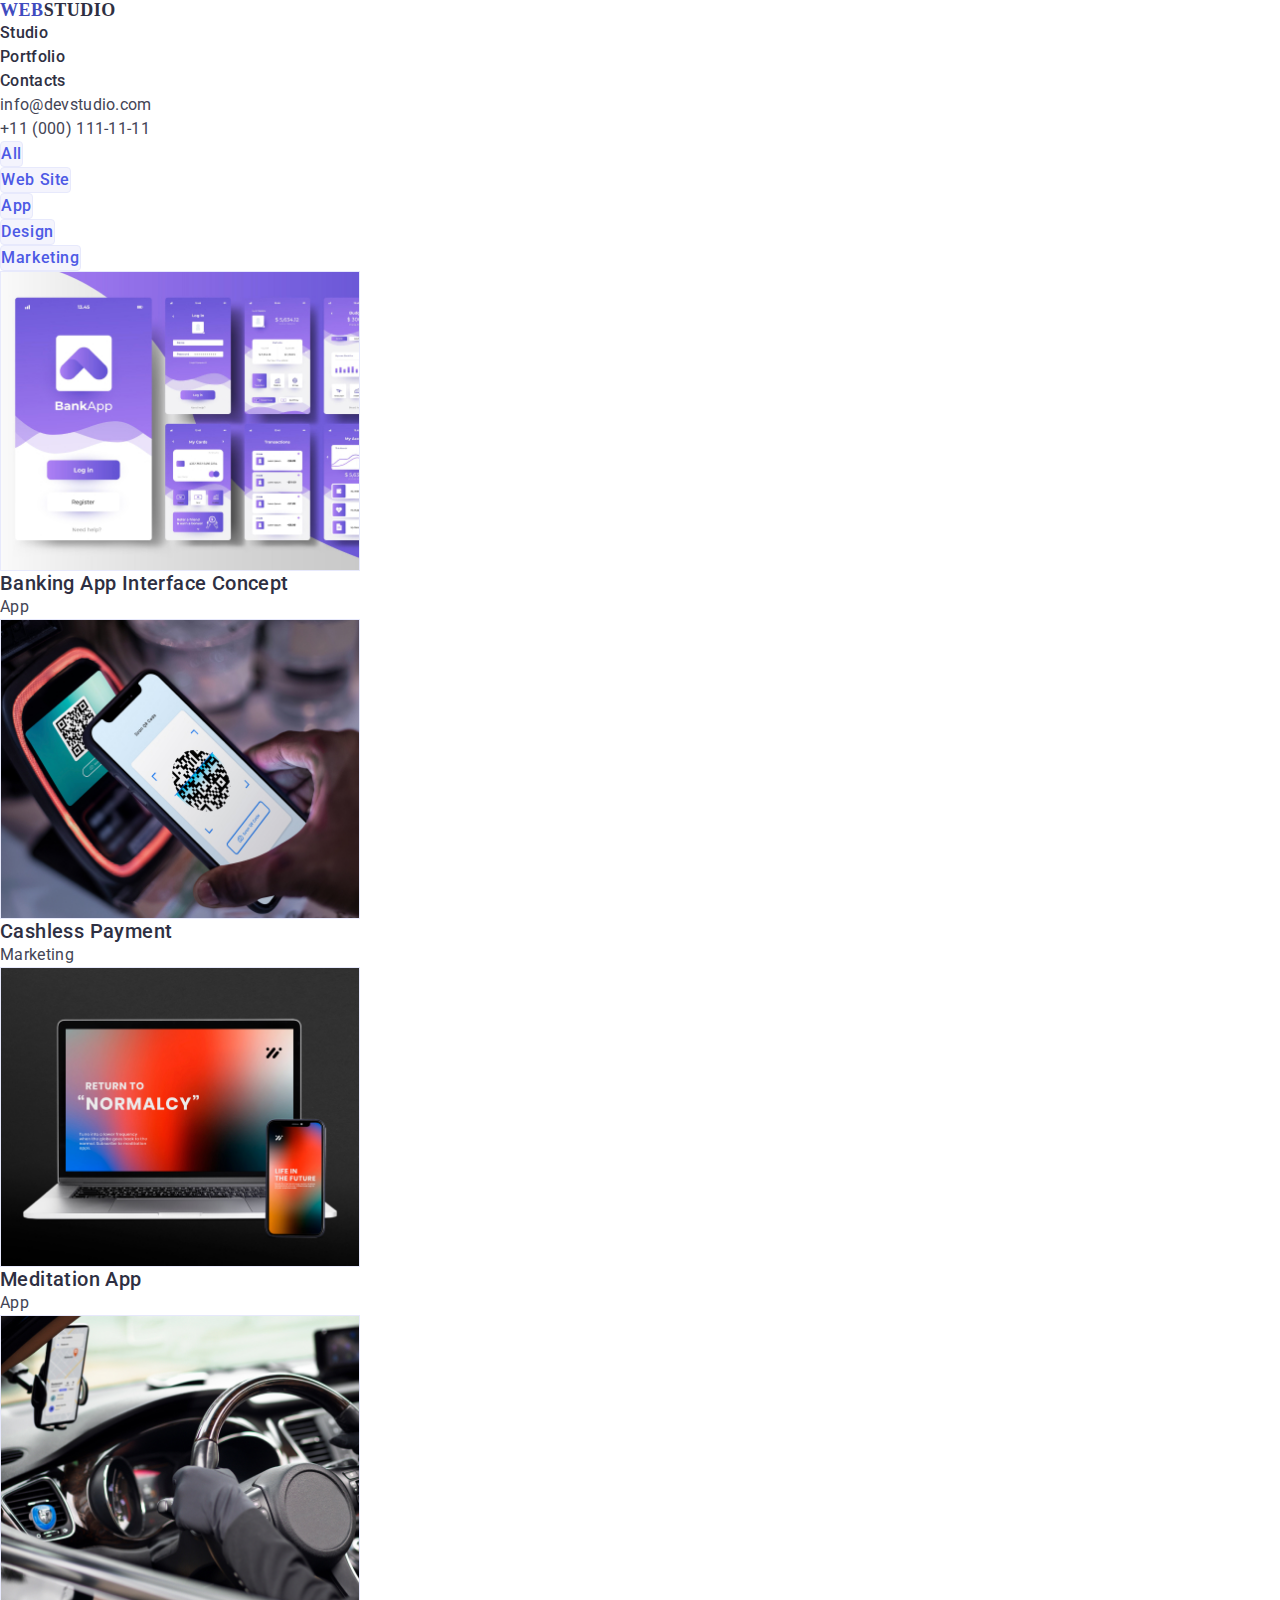
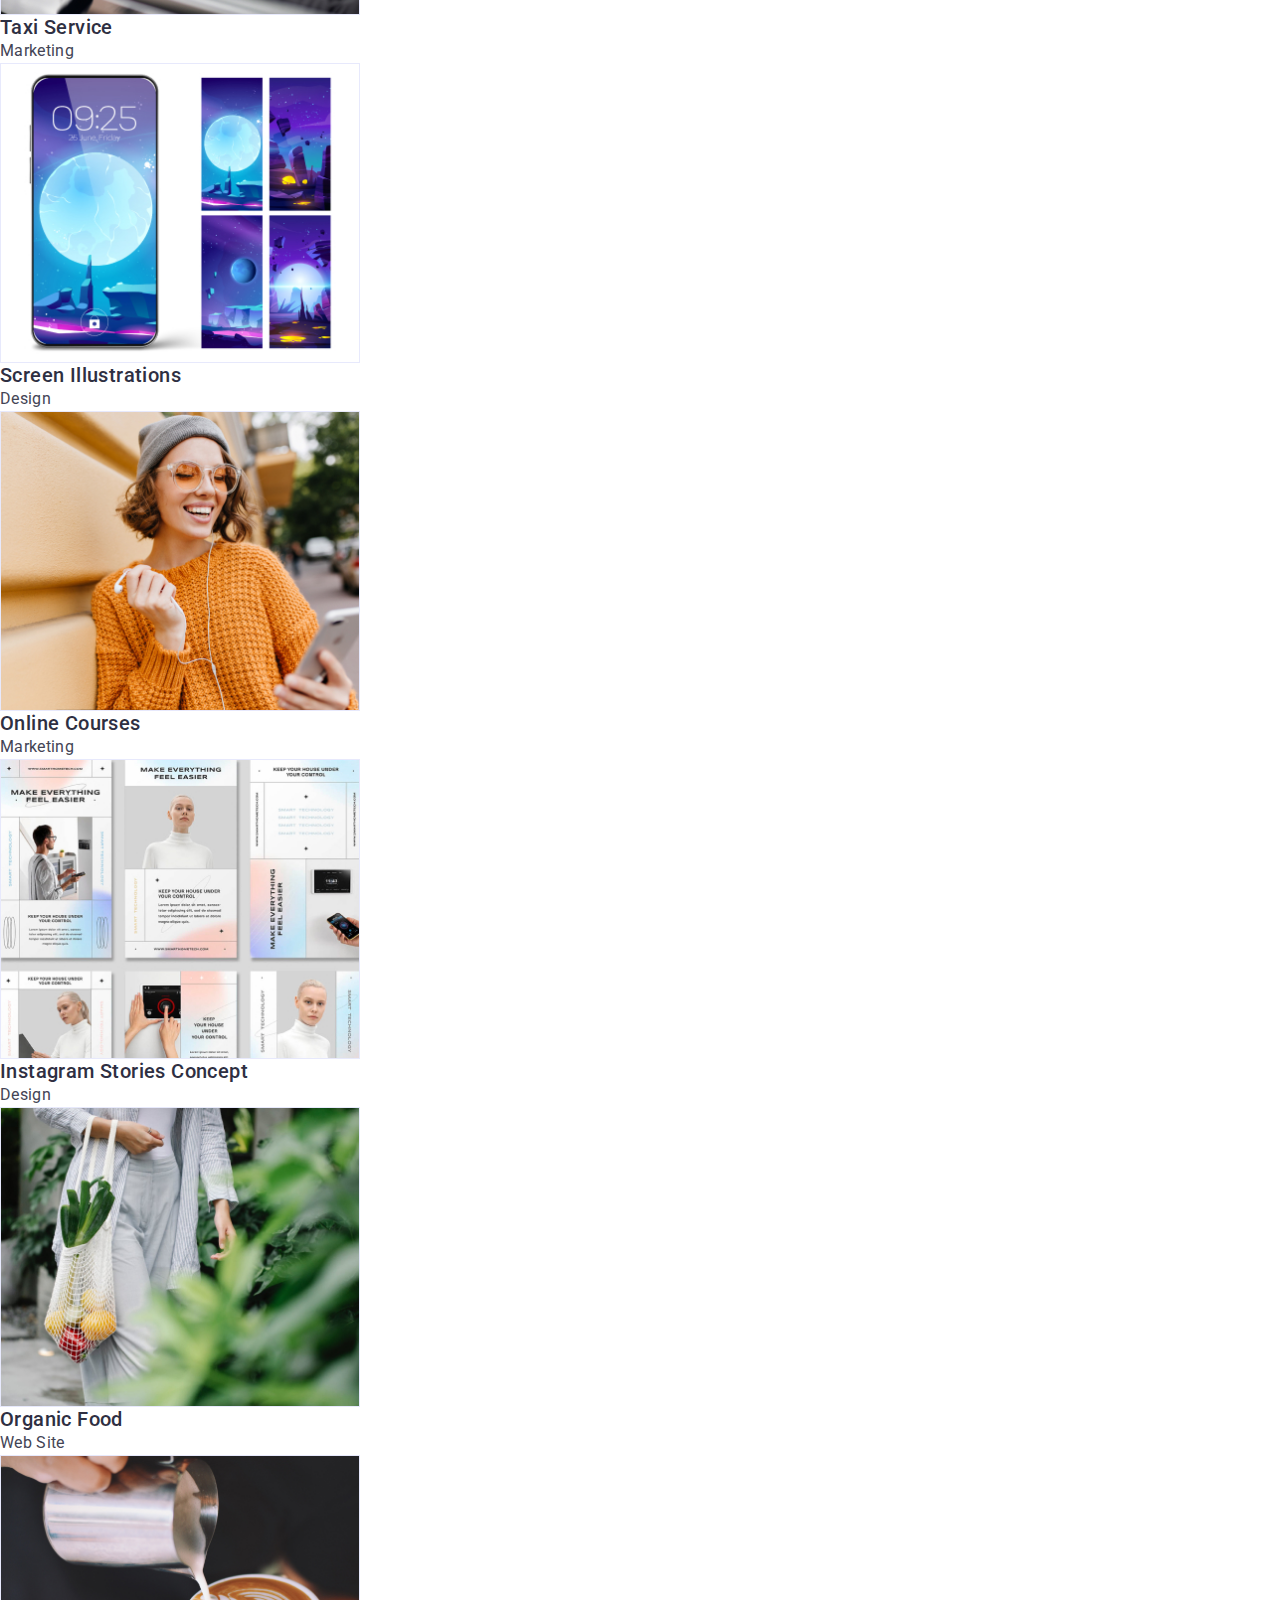
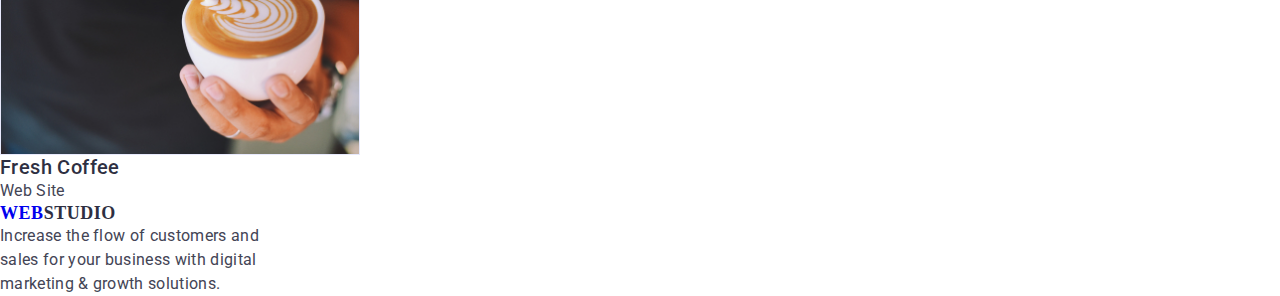
==== commit 395de717: "Update portfolio.html" ====
--- a/portfolio.html
+++ b/portfolio.html
@@ -5,7 +5,7 @@
     <meta charset="UTF-8">
     <meta name="viewport" content="width=device-width, initial-scale=1.0" />
     <title>main page</title>
-    <link rel="stylesheet" href="styles.css" />
+    <link rel="stylesheet" href="/css/styles.css" />
     <link rel="preconnect" href="https://fonts.googleapis.com">
     <link rel="preconnect" href="https://fonts.gstatic.com" crossorigin>
     <link href="https://fonts.googleapis.com/css2?
--- a/css/styles.css
+++ b/css/styles.css
@@ -0,0 +1,216 @@
+* {
+    margin: 0;
+    padding: 0;
+    box-sizing: border-box;
+}
+
+body {
+    font-family: 'Roboto';
+}
+
+img {
+    display: block;
+    max-width: 100%;
+    height: auto;
+}
+
+h1,
+h2,
+h3,
+h4,
+h5,
+h6,
+p,
+ul {
+    margin: 0;
+    padding: 0;
+}
+
+:root {
+    --iris: #4d5ae5;
+    --navyblue: #2e2f42;
+    --ocean: #404bbf;
+    --white: #ffffff;
+    --slate: #434455;
+    --cornflower: #e7e9fc;
+    --cloud: #f4f4fd;
+    --green: #31d0aa;
+    --lightslate: #8e8f99;
+    --navybluemodal: #2e2f42;
+    --grey: #2e2f42;
+    --dairy: #fcfcfc;
+}
+
+address {
+    font-style: normal;
+}
+
+.nav-logo-wrap {
+    color: var(--iris);
+    font-family: Raleway;
+    font-size: 18px;
+    font-style: normal;
+    font-weight: 800;
+    line-height: 21px;
+    letter-spacing: 0.54px;
+    text-transform: uppercase;
+}
+
+.nav-logo-wrap a {
+    text-decoration: none;
+}
+
+.studio {
+    color: var(--navyblue);
+}
+
+.nav-link {
+    color: var(--navyblue);
+    font-family: Roboto;
+    font-size: 16px;
+    font-style: normal;
+    font-weight: 500;
+    line-height: 24px;
+    letter-spacing: 0.32px;
+    text-decoration: none;
+}
+
+.nav-logo-wrap a:hover,
+.studio:hover,
+.nav-link:hover {
+    color: var(--ocean);
+}
+
+.address-link {
+    color: var(--slate);
+    font-family: Roboto;
+    font-size: 16px;
+    font-style: normal;
+    line-height: 24px;
+    letter-spacing: 0.32px;
+    text-decoration: none;
+}
+
+.address-link:hover {
+    color: var(--ocean);
+}
+
+.hero-description {
+    background-color: var(--navyblue);
+    color: var(--white);
+    text-align: left;
+    font-family: Roboto;
+    font-size: 56px;
+    font-style: normal;
+    line-height: 60px;
+    letter-spacing: 1.12px;
+}
+
+.btn {
+    color: var(--white);
+    text-align: center;
+    font-family: Roboto;
+    font-size: 16px;
+    font-style: normal;
+    font-weight: 500;
+    line-height: 24px;
+    letter-spacing: 0.64px;
+    border-radius: 4px;
+    background: var(--iris);
+    box-shadow: 0px 4px 4px 0px rgba(0, 0, 0, 0.15);
+    display: inline-flex;
+    padding: 16px 32px;
+    align-items: flex-start;
+    gap: 10px;
+    cursor: pointer;
+}
+
+.btn:hover {
+    color: rgb(87, 236, 107);
+}
+
+.hero-features {
+    color: var(--navyblue);
+    font-family: Roboto;
+    font-size: 20px;
+    font-style: normal;
+    font-weight: 500;
+    line-height: 24px;
+    letter-spacing: 0.4px;
+}
+
+.body-header,
+.team-header {
+    color: var(--navyblue);
+    text-align: left;
+    font-family: Roboto;
+    font-size: 36px;
+    font-style: normal;
+    line-height: 40px;
+    letter-spacing: 0.72px;
+    text-transform: capitalize;
+}
+
+.body-header-images-list {
+    width: 360px;
+    height: 300px;
+    border: 1px solid var(--cornflower);
+}
+
+p {
+    color: var(--slate);
+    font-family: Roboto;
+    font-size: 16px;
+    font-style: normal;
+    line-height: 24px;
+    width: 264px;
+    letter-spacing: 0.32px;
+}
+
+.team-header-images {
+    width: 264px;
+    height: 260px;
+}
+
+h3 {
+    color: var(--navyblue);
+    text-align: left;
+    font-family: Roboto;
+    font-size: 20px;
+    font-style: normal;
+    font-weight: 500;
+    line-height: 24px;
+    letter-spacing: 0.4px;
+
+}
+
+.button-links {
+    color: var(--iris);
+    text-align: center;
+    font-family: Roboto;
+    font-size: 16px;
+    font-style: normal;
+    font-weight: 500;
+    line-height: 24px;
+    letter-spacing: 0.64px;
+    border-radius: 4px;
+    border: 1px solid var(--cornflower);
+    background: var(--cloud);
+    cursor: pointer;
+}
+
+.button-links:hover {
+    color: var(--white);
+    text-align: center;
+    border-radius: 4px;
+    background: var(--ocean);
+    box-shadow: 0px 2px 2px 0px rgba(0, 0, 0, 0.12), 0px 2px 1px 0px rgba(0, 0, 0, 0.08), 0px 3px 1px 0px rgba(0, 0, 0, 0.10);
+}
+
+.image-thumbnails {
+    width: 360px;
+    height: 300px;
+    border: 1px solid var(--cornflower);
+    background: var(--white);
+    gap: 32px;
+}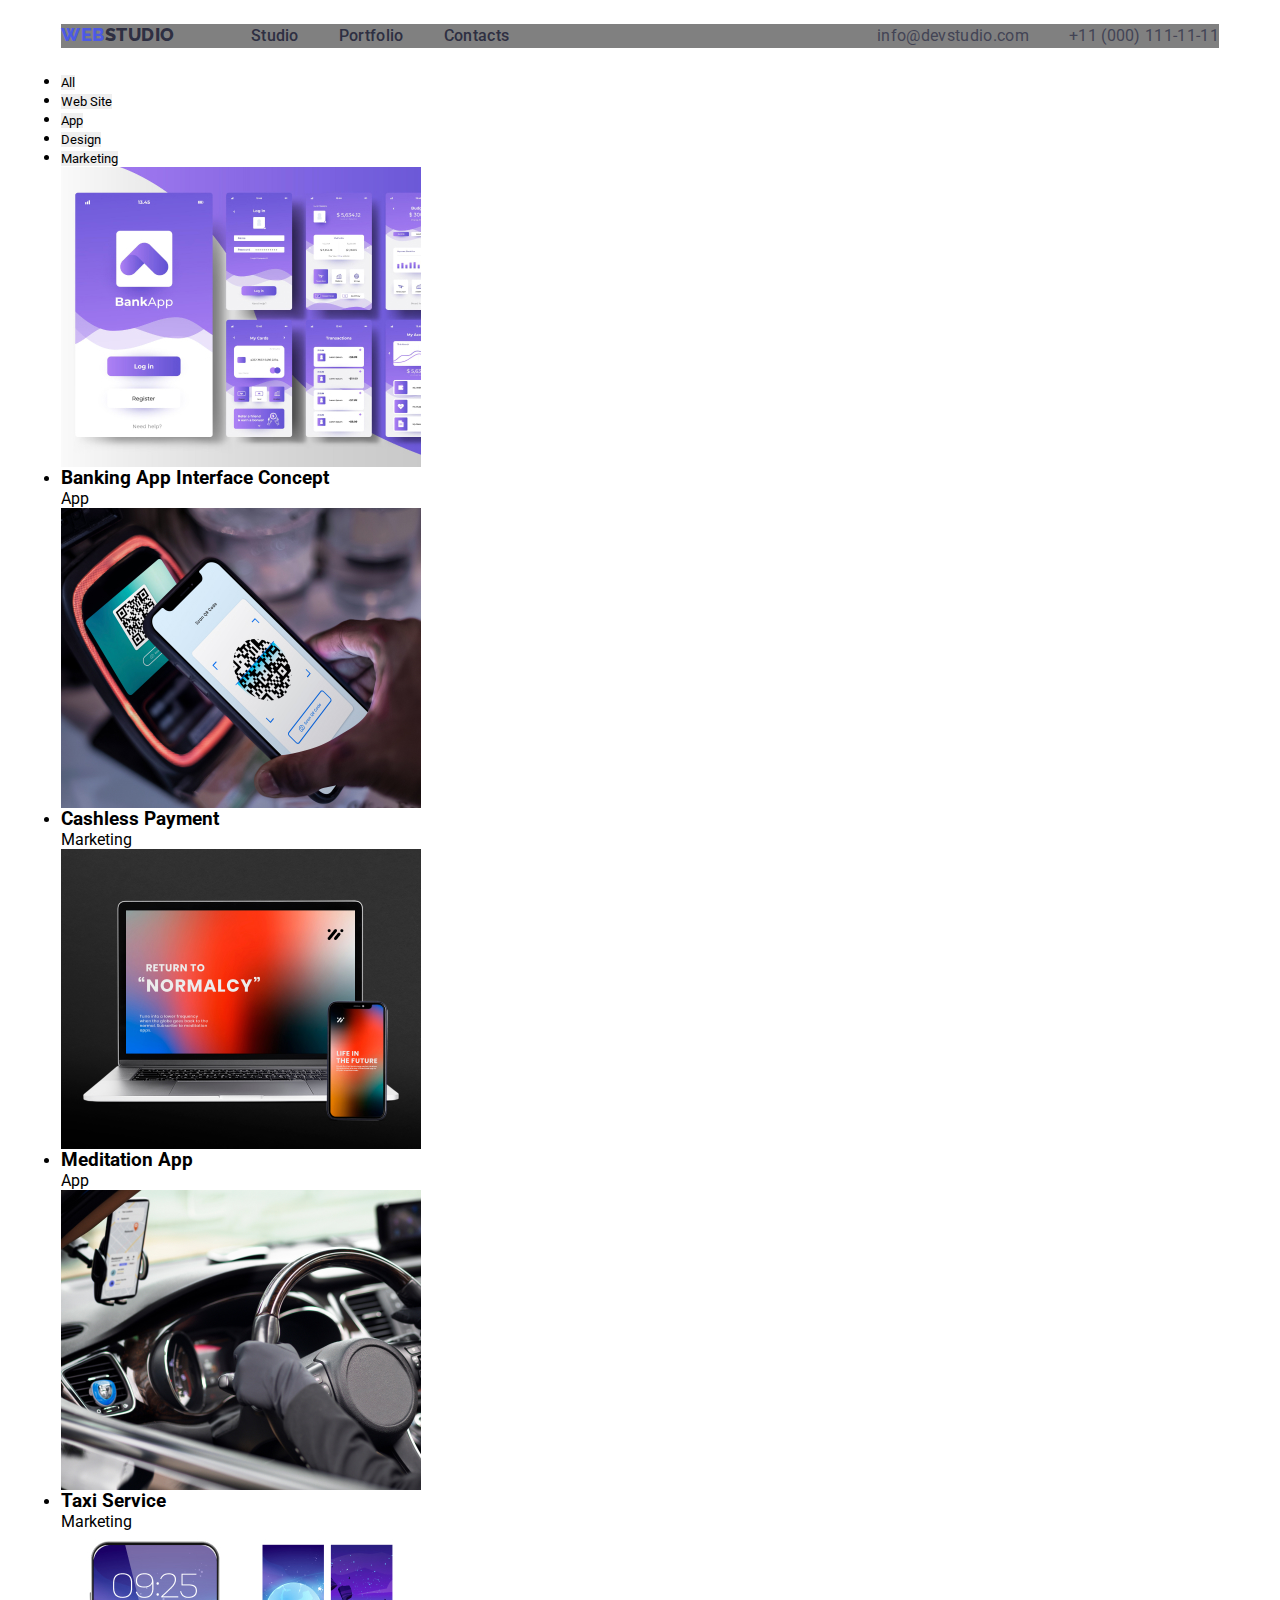
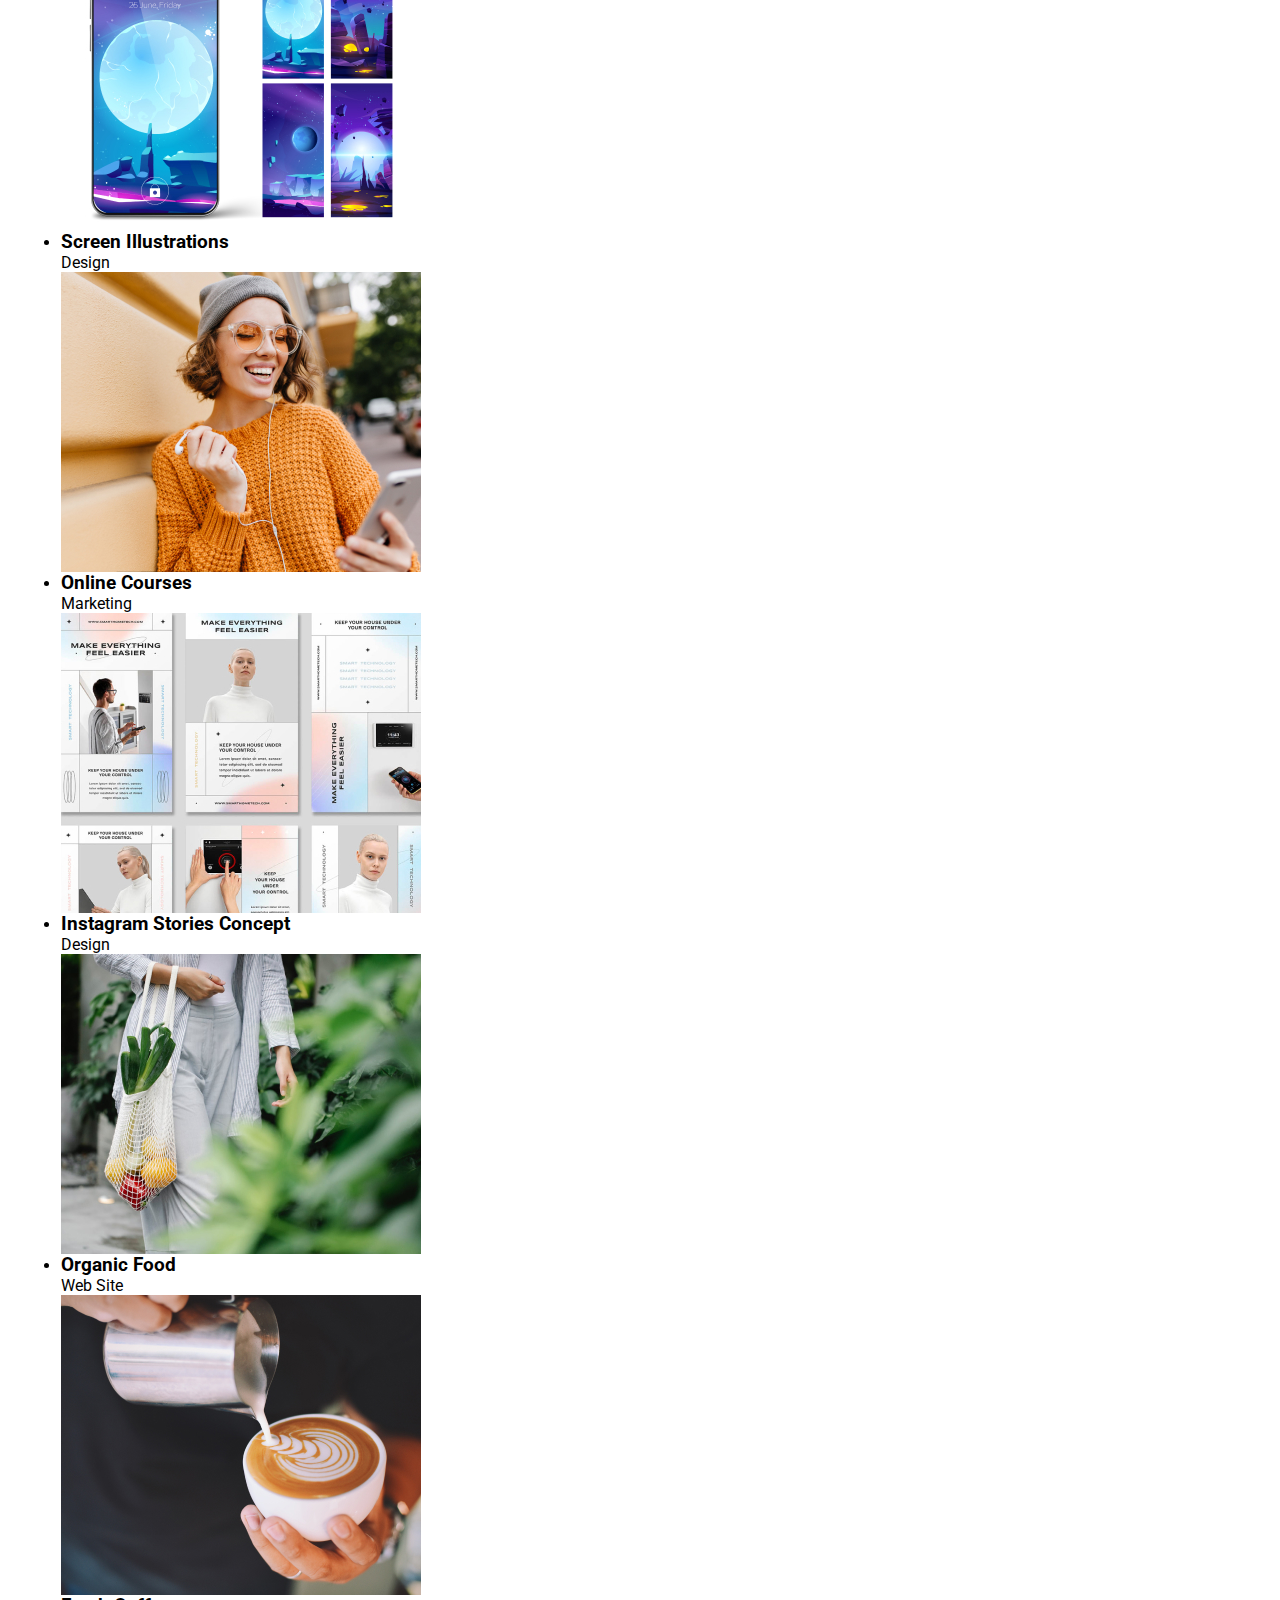
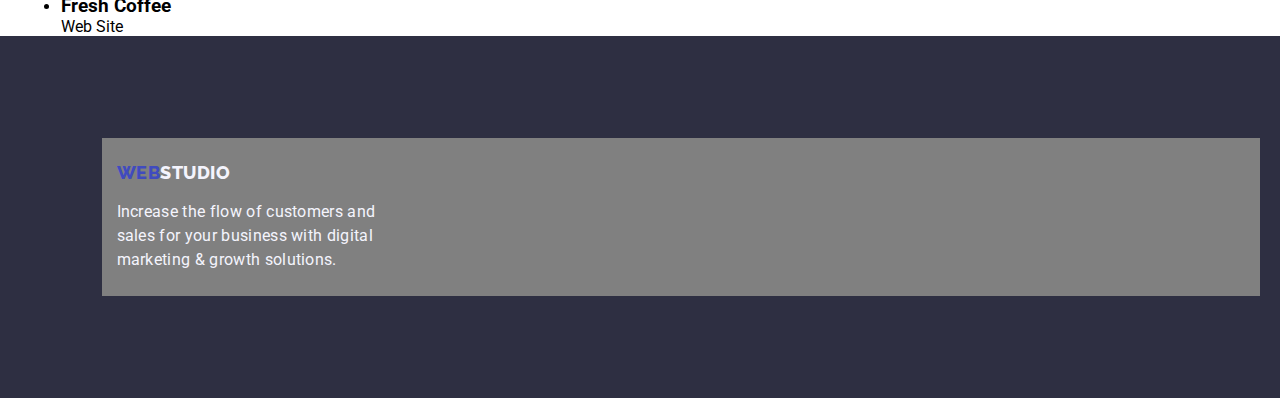
==== commit 9a262adf: "Update portfolio.html" ====
--- a/portfolio.html
+++ b/portfolio.html
@@ -8,123 +8,136 @@
     <link rel="stylesheet" href="/css/styles.css" />
     <link rel="preconnect" href="https://fonts.googleapis.com">
     <link rel="preconnect" href="https://fonts.gstatic.com" crossorigin>
-    <link href="https://fonts.googleapis.com/css2?
-    family=Raleway:wght@800&family=Roboto:wght@400;500;700;900&display=swap" rel="stylesheet">
+    <link href="https://fonts.googleapis.com/css2?family=Raleway:wght@800&family=Roboto:wght@400;500;700;900&display=swap" rel="stylesheet">
 </head>
 
 <body>
     <!-- Header Section -->
-    <header>
-        <nav class="nav">
-            <div class="nav-logo-wrap">
-                <a href="index.html">WEB<span class="studio">STUDIO</span></a>
-            </div>
-
-            <ul class="nav-list">
-                <li>
-                    <a class="nav-link" href="index.html">Studio</a>
-                </li>
-                <li>
-                    <a class="nav-link" href="portfolio.html">Portfolio</a>
-                </li>
-                <li>
-                    <a class="nav-link" href="index.html">Contacts</a>
-                </li>
-            </ul>
-        </nav>
-        <address class="address">
-            <ul>
-                <li>
-                    <a class="address-link" href="mailto:info@devstudio.com">info@devstudio.com</a>
-                </li>
-                <li>
-                    <a class="address-link" href="tel:+110001111111">+11 (000) 111-11-11</a>
-                </li>
-            </ul>
-        </address>
-
+    <header class="main-header">
+        <div class="container header-container">
+            <nav class=" nav-header">
+                <div class="nav-logo">
+                    <a class="nav-logo-link" href="index.html">WEB<span class="studio">STUDIO</span></a>
+                </div>
+                <ul class="nav-list">
+                    <li class="nav-list-item">
+                        <a class="nav-list-link" href="index.html">Studio</a>
+                    </li>
+                    <li class="nav-list-item">
+                        <a class="nav-list-link" href="portfolio.html">Portfolio</a>
+                    </li>
+                    <li class="nav-list-item">
+                        <a class="nav-list-link" href="index.html">Contacts</a>
+                    </li>
+                </ul>
+            </nav>
+            <address class="address">
+                <ul class="address-list">
+                    <li class="address-list-item">
+                        <a class="address-list-link" href="mailto:info@devstudio.com">info@devstudio.com</a>
+                    </li>
+                    <li class="address-list-item">
+                        <a class="address-list-link" href="tel:+110001111111">+11 (000) 111-11-11</a>
+                    </li>
+                </ul>
+            </address>
+        </div>
     </header>
     <main>
+        <!-- Main Section -->
+        <main class="main-portfolio">
+            <section class="menu">
+                <div class="container menu-container">
+                    <h2 hidden="" class="menu-title">menu</h2>
+                    <ul class="menu-list">
+                        <li class="menu-list-item">
+                            <button class="menu-item-button" type="button" href="portfolio.html">All</button>
+                        </li>
+                        <li class="menu-list-item">
+                            <button class="menu-item-button" type="button" href="portfolio.html">Web Site</button>
+                        </li>
+                        <li class="menu-list-item">
+                            <button class="menu-item-button" type="button" href="portfolio.html">App</button>
+                        </li>
+                        <li class="menu-list-item">
+                            <button class="menu-item-button" type="button" href="portfolio.html">Design</button>
+                        </li>
+                        <li class="menu-list-item">
+                            <button class="menu-item-button" type="button" href="portfolio.html">Marketing</button>
+                        </li>
+                    </ul>
+                </div>
+            </section>
 
-        <section>
-            <h2 hidden>Buttons</h2>
-            <ul>
-                <li>
-                    <button class="button-links" type="button" href="portfolio.html">All</button>
-                </li>
-                <li>
-                    <button class="button-links" type="button" href="portfolio.html">Web Site</button>
-                </li>
-                <li>
-                    <button class="button-links" type="button" href="portfolio.html">App</button>
-                </li>
-                <li>
-                    <button class="button-links" type="button" href="portfolio.html">Design</button>
-                </li>
-                <li>
-                    <button class="button-links" type="button" href="portfolio.html">Marketing</button>
-                </li>
-            </ul>
-        </section>
-
-        <section>
-            <h2 hidden>Image Thumnails</h2>
-            <ul>
-                <li>
-                    <img class="image-thumbnails" src="./images/images-portfolio/img1.jpg" alt="images" width="360px">
-                    <h3>Banking App Interface Concept</h3>
-                    <p>App</p>
-                </li>
-                <li>
-                    <img class="image-thumbnails" src="./images/images-portfolio/img2.jpg" alt="images" width="360px">
-                    <h3>Cashless Payment</h3>
-                    <p>Marketing</p>
-                </li>
-                <li>
-                    <img class="image-thumbnails" src="./images/images-portfolio/img3.jpg" alt="images" width="360px">
-                    <h3>Meditation App</h3>
-                    <p>App</p>
-                </li>
-                <li>
-                    <img class="image-thumbnails" src="./images/images-portfolio/img4.jpg" alt="images" width="360px">
-                    <h3>Taxi Service</h3>
-                    <p>Marketing</p>
-                </li>
-                <li>
-                    <img class="image-thumbnails" src="./images/images-portfolio/img5.jpg" alt="images" width="360px">
-                    <h3>Screen Illustrations</h3>
-                    <p>Design</p>
-                </li>
-                <li>
-                    <img class="image-thumbnails" src="./images/images-portfolio/img6.jpg" alt="images" width="360px">
-                    <h3>Online Courses</h3>
-                    <p>Marketing</p>
-                </li>
-                <li>
-                    <img class="image-thumbnails" src="./images/images-portfolio/img7.jpg" alt="images" width="360px">
-                    <h3>Instagram Stories Concept</h3>
-                    <p>Design</p>
-                </li>
-                <li>
-                    <img class="image-thumbnails" src="./images/images-portfolio/img8.jpg" alt="images" width="360px">
-                    <h3>Organic Food</h3>
-                    <p>Web Site</p>
-                </li>
-                <li>
-                    <img class="image-thumbnails" src="./images/images-portfolio/img9.jpg" alt="images" width="360px">
-                    <h3>Fresh Coffee</h3>
-                    <p>Web Site</p>
-                </li>
-            </ul>
+        <section class="online-app">
+            <div class="container online-app-container">
+                <h2 hidden="" class="online-app-title">Image Thumnails</h2>
+                <ul class="online-app-list">
+                    <li class="online-app-list-images">
+                        <img class="online-app-list-images-thumbnail" src="./images/images-portfolio/img1.jpg" alt="images"
+                            width="360px">
+                        <h3 class="online-app-list-title">Banking App Interface Concept</h3>
+                        <p class="online-app-description">App</p>
+                    </li>
+                    <li class="online-app-list-images">
+                        <img class="online-app-list-images-thumbnail" src="./images/images-portfolio/img2.jpg" alt="images"
+                            width="360px">
+                        <h3 class="online-app-list-title">Cashless Payment</h3>
+                        <p class="online-app-description">Marketing</p>
+                    </li>
+                    <li class="online-app-list-images">
+                        <img class="online-app-list-images-thumbnail" src="./images/images-portfolio/img3.jpg" alt="images"
+                            width="360px">
+                        <h3 class="online-app-list-title">Meditation App</h3>
+                        <p class="online-app-description">App</p>
+                    </li>
+                    <li class="online-app-list-images">
+                        <img class="online-app-list-images-thumbnail" src="./images/images-portfolio/img4.jpg" alt="images"
+                            width="360px">
+                        <h3 class="online-app-list-title">Taxi Service</h3>
+                        <p class="online-app-description">Marketing</p>
+                    </li>
+                    <li class="online-app-list-images">
+                        <img class="online-app-list-images-thumbnail" src="./images/images-portfolio/img5.jpg" alt="images"
+                            width="360px">
+                        <h3 class="online-app-list-title">Screen Illustrations</h3>
+                        <p class="online-app-description">Design</p>
+                    </li>
+                    <li class="online-app-list-images">
+                        <img class="online-app-list-images-thumbnail" src="./images/images-portfolio/img6.jpg" alt="images"
+                            width="360px">
+                        <h3 class="online-app-list-title">Online Courses</h3>
+                        <p class="online-app-description">Marketing</p>
+                    </li>
+                    <li class="online-app-list-images">
+                        <img class="online-app-list-images-thumbnail" src="./images/images-portfolio/img7.jpg" alt="images"
+                            width="360px">
+                        <h3 class="online-app-list-title">Instagram Stories Concept</h3>
+                        <p class="online-app-description">Design</p>
+                    </li>
+                    <li class="online-app-list-images">
+                        <img class="online-app-list-images-thumbnail" src="./images/images-portfolio/img8.jpg" alt="images"
+                            width="360px">
+                        <h3 class="online-app-list-title">Organic Food</h3>
+                        <p class="online-app-description">Web Site</p>
+                    </li>
+                    <li class="online-app-list-images">
+                        <img class="online-app-list-images-thumbnail" src="./images/images-portfolio/img9.jpg" alt="images"
+                            width="360px">
+                        <h3 class="online-app-list-title">Fresh Coffee</h3>
+                        <p class="online-app-description">Web Site</p>
+                    </li>
+                </ul>
+            </div>
         </section>
     </main>
-    <footer>
-        <div class="nav-logo-wrap">
-            <a href="index.html">WEB<span class="studio">STUDIO</span></a>
-        </div>
-        <p>Increase the flow of customers and sales for your business with digital marketing & growth solutions.</p>
+<!-- Footer Section -->
+<footer class="footer">
+    <div class="container footer-container">
+        <a class="footer-logo-link" href="index.html">WEB<span class="studio-footer">STUDIO</span></a>
+        <p class="footer-description">Increase the flow of customers and <br>sales for your business with digital
+            <br>marketing & growth solutions.</p>
+    </div>
     </footer>
-
-</body>
-
+    </body>
 </html>--- a/css/styles.css
+++ b/css/styles.css
@@ -28,7 +28,7 @@
 
 :root {
     --iris: #4d5ae5;
-    --navyblue: #2e2f42;
+    --navyblue: #2E2F42;
     --ocean: #404bbf;
     --white: #ffffff;
     --slate: #434455;
@@ -40,12 +40,48 @@
     --grey: #2e2f42;
     --dairy: #fcfcfc;
 }
-
-address {
-    font-style: normal;
-}
-
-.nav-logo-wrap {
+.container{
+    width:1158px;
+    margin:0 auto;
+}
+.header-container{
+    display: flex;
+    justify-content: space-between;
+    background-color:gray;
+}
+.main-header {
+    display:flex;
+    background-color:var(--white);
+    padding: 24px 15px;
+}
+
+button {
+    border: unset;
+    font-family: inherit;
+    cursor: pointer;
+    outline: none;
+}
+
+a {
+    text-decoration: none;
+}
+
+.nav-header {
+    display: inline-flex;
+    gap:76px;
+}
+
+/* 
+.address-link-list {
+    display: inline-flex;
+} */
+/* 
+.nav-logo {
+    padding-top: 25.5px;
+    padding-left: 156px;
+} */
+
+.nav-logo-link {
     color: var(--iris);
     font-family: Raleway;
     font-size: 18px;
@@ -54,82 +90,161 @@
     line-height: 21px;
     letter-spacing: 0.54px;
     text-transform: uppercase;
-}
-
-.nav-logo-wrap a {
-    text-decoration: none;
+    /* text-decoration: none; */
+}
+
+.nav-logo-link:hover {
+    color: var(--ocean);
 }
 
 .studio {
+    color: var(--navyblue, #2E2F42);
+    font-family: Raleway;
+    font-size: 18px;
+    font-style: normal;
+    font-weight: 800;
+    line-height: 21px;
+    letter-spacing: 0.54px;
+    text-transform: uppercase;
+}
+
+.studio:hover {
+    color: var(--ocean);
+}
+
+.nav-list{
+    display: inline-flex;
+    /* padding-top: 24px;
+    padding-left: 76px;
+    padding-bottom: 24px;
+    margin: 0; */
+    gap: 40px;
+}
+
+.nav-list-item {
+    list-style: none;
+}
+
+.nav-list-link {
     color: var(--navyblue);
-}
-
-.nav-link {
-    color: var(--navyblue);
-    font-family: Roboto;
+    /* font-family: Roboto; */
     font-size: 16px;
     font-style: normal;
     font-weight: 500;
     line-height: 24px;
     letter-spacing: 0.32px;
+    /* text-decoration: none; */
+}
+
+.nav-list-link:hover {
+    color: var(--ocean);
+}
+
+.address {
+    display: inline-flex;
+    /* padding-left: 332px;
+    padding-top: 24px;
+    padding-bottom: 24px; */
+}
+
+.address-list {
+    display: inline-flex;
+    gap: 40px;
+    padding: right 156px;
+}
+
+.address-list-item {
+    display: inline-flex;
+    list-style: none;
+}
+
+.address-list-link {
+    display: inline-flex;
     text-decoration: none;
-}
-
-.nav-logo-wrap a:hover,
-.studio:hover,
-.nav-link:hover {
-    color: var(--ocean);
-}
-
-.address-link {
     color: var(--slate);
     font-family: Roboto;
     font-size: 16px;
     font-style: normal;
+    font-weight: 400;
     line-height: 24px;
     letter-spacing: 0.32px;
-    text-decoration: none;
-}
-
-.address-link:hover {
-    color: var(--ocean);
-}
-
-.hero-description {
-    background-color: var(--navyblue);
+}
+
+.address-list-link:hover {
+    color: var(--ocean);
+}
+
+.hero {
+    display:block;
+    background-color:var(--navyblue);
+    padding: 188px;
+        /* width: 1440px;
+        height: 600px;
+        padding:0;
+        margin:0; */
+}
+.hero-container{
+    display:flex;
+    flex-direction:column;
+    align-items:center;
+    gap:48px;
+}
+.hero-title{
+    color:var(--white);
+    font-size: 56px;
+    font-style: normal;
+    font-weight: 700;
+    /* line-height: 60px; */
+    letter-spacing: 1.12px;
+    text-align: center;
+}
+
+.hero-button {
+    display:flex;
+    flex-wrap: wrap;
+    width: 169px;
+    height: 56px;
+    justify-content: center;
+    /* margin: 48px 635px 188px 636px; */
     color: var(--white);
-    text-align: left;
-    font-family: Roboto;
-    font-size: 56px;
-    font-style: normal;
-    line-height: 60px;
-    letter-spacing: 1.12px;
-}
-
-.btn {
-    color: var(--white);
-    text-align: center;
     font-family: Roboto;
     font-size: 16px;
     font-style: normal;
-    font-weight: 500;
-    line-height: 24px;
-    letter-spacing: 0.64px;
-    border-radius: 4px;
+    padding: 16px 32px;
+    /* border-radius: 4px; */
     background: var(--iris);
     box-shadow: 0px 4px 4px 0px rgba(0, 0, 0, 0.15);
-    display: inline-flex;
-    padding: 16px 32px;
-    align-items: flex-start;
     gap: 10px;
     cursor: pointer;
 }
-
-.btn:hover {
-    color: rgb(87, 236, 107);
-}
-
-.hero-features {
+.hero-button:hover {
+    color: var(--ocean);
+}
+
+.features{
+    display: block;
+    background-color: var(--white);
+    margin-top: 120px;
+}
+.features-container {
+    background-color:gray;
+    display: flex;
+    justify-content: space-between;
+    align-items: center;
+    /* flex-direction: row; */
+   
+}
+.features-list {
+    display:flex;
+    /* padding:120px 156px 0px; */
+    /* align-content: center; */
+    list-style: none;
+    gap:24px;
+}
+.features-list-item{
+   align-items  : center;
+}
+.features-list-title {
     color: var(--navyblue);
     font-family: Roboto;
     font-size: 20px;
@@ -137,80 +252,167 @@
     font-weight: 500;
     line-height: 24px;
     letter-spacing: 0.4px;
-}
-
-.body-header,
-.team-header {
+    padding-bottom:8px;
+}
+
+.services{
+    display:block;
+    background-color: var(--white);
+    margin:120px 0px;
+}
+.services-container{
+    background-color: gray;
+    display:flex;
+    flex-direction: column;
+    align-items: center;
+    gap:72px;  
+}
+ .services-title{
+    display:inline-block;
     color: var(--navyblue);
-    text-align: left;
-    font-family: Roboto;
+    /* font-family: Roboto; */
     font-size: 36px;
     font-style: normal;
     line-height: 40px;
     letter-spacing: 0.72px;
     text-transform: capitalize;
-}
-
-.body-header-images-list {
-    width: 360px;
-    height: 300px;
-    border: 1px solid var(--cornflower);
-}
-
-p {
+    /* text-align: center; */
+    /* padding:120px 558px 0px 559px; */
+}
+
+.services-list{
+    display: inline-flex;
+    /* padding:72px 156px 120px; */
+    list-style:none;
+    gap:24px;
+}
+
+.team{
+    display:block;
+    background-color: var(--cloud);
+    padding:120px 0px;
+}
+
+.team-container{
+    background-color: gray;
+    display:flex;
+    flex-direction: column;
+    align-items:center;
+    gap:72px;
+}
+.team-title {
+display: inline-flex;
+    color: var(--navyblue);
+    font-size: 36px;
+    font-style: normal;
+    line-height: 40px;
+    text-transform: capitalize;
+   
+}
+.team-list{
+    display:flex;
+    gap:24px;
+}
+.team-list-images{
+    display:flex;
+        flex-direction: column;
+        justify-content: center;
+        align-items: center;
+
+        border-radius: 0px 0px 4px 4px;
+        background: var(--white, #FFF);
+        box-shadow: 0px 2px 1px 0px rgba(46, 47, 66, 0.08), 0px 1px 1px 0px rgba(46, 47, 66, 0.16), 0px 1px 6px 0px rgba(46, 47, 66, 0.08);
+        /* row-gap: 32px 8px 32px; */
+}
+.card{
+    height:260px;
+}
+
+.team-list-title-container{
+    display:flex;
+    flex-direction: column;
+    align-items:center;
+    gap:8px;
+    margin:32px 0px;
+}
+
+.team-list-title{
+    color: var(--navyblue, #2E2F42);
+        text-align: center;
+        font-size: 20px;
+        font-style: normal;
+        font-weight: 500;
+        line-height: 24px;
+        letter-spacing: 0.4px;
+}
+
+.team-list-description{
     color: var(--slate);
-    font-family: Roboto;
-    font-size: 16px;
-    font-style: normal;
-    line-height: 24px;
-    width: 264px;
-    letter-spacing: 0.32px;
-}
-
-.team-header-images {
-    width: 264px;
-    height: 260px;
-}
-
-h3 {
-    color: var(--navyblue);
-    text-align: left;
-    font-family: Roboto;
-    font-size: 20px;
-    font-style: normal;
-    font-weight: 500;
-    line-height: 24px;
-    letter-spacing: 0.4px;
-
-}
-
-.button-links {
-    color: var(--iris);
-    text-align: center;
-    font-family: Roboto;
-    font-size: 16px;
-    font-style: normal;
-    font-weight: 500;
-    line-height: 24px;
-    letter-spacing: 0.64px;
-    border-radius: 4px;
-    border: 1px solid var(--cornflower);
-    background: var(--cloud);
-    cursor: pointer;
-}
-
-.button-links:hover {
-    color: var(--white);
-    text-align: center;
-    border-radius: 4px;
-    background: var(--ocean);
-    box-shadow: 0px 2px 2px 0px rgba(0, 0, 0, 0.12), 0px 2px 1px 0px rgba(0, 0, 0, 0.08), 0px 3px 1px 0px rgba(0, 0, 0, 0.10);
-}
+        text-align: center;
+        /* font-family: Roboto; */
+        font-size: 16px;
+        font-style: normal;
+        font-weight: 400;
+        line-height: 24px;
+        letter-spacing: 0.32px;
+        /* padding-top:8px; */
+} 
 
 .image-thumbnails {
     width: 360px;
     height: 300px;
     border: 1px solid var(--cornflower);
     background: var(--white);
-    gap: 32px;
+    /* gap: 32px; */
+}
+
+.footer{
+    display:block;
+    background: var(--navyblue);
+    padding:101.5px;
+}
+
+.footer-container{
+    background-color: gray;
+  display:flex;
+  flex-direction: column;
+  gap:17.5px;
+  padding:24px 15px;
+}
+.footer-logo-link{
+    color: var(--iris);
+        font-family: Raleway;
+        font-size: 18px;
+        font-style: normal;
+        font-weight: 800;
+        line-height: 21px;
+        letter-spacing: 0.54px;
+        text-transform: uppercase;
+        text-decoration: none;
+}
+
+.studio-footer{ 
+    color: var(--cloud,);
+        font-family: Raleway;
+        font-size: 18px;
+        font-style: normal;
+        font-weight: 800;
+        line-height: 21px;
+        text-transform: uppercase;
+        text-decoration: none;
+}
+
+.footer-description{
+    color: var(--cloud);
+        font-size: 16px;
+        font-style: normal;
+        font-weight: 400;
+        line-height: 24px;
+        letter-spacing: 0.32px;
+        
+}
+
+.footer-logo-link, 
+.studio-footer:hover{
+    color: var(--ocean);
 }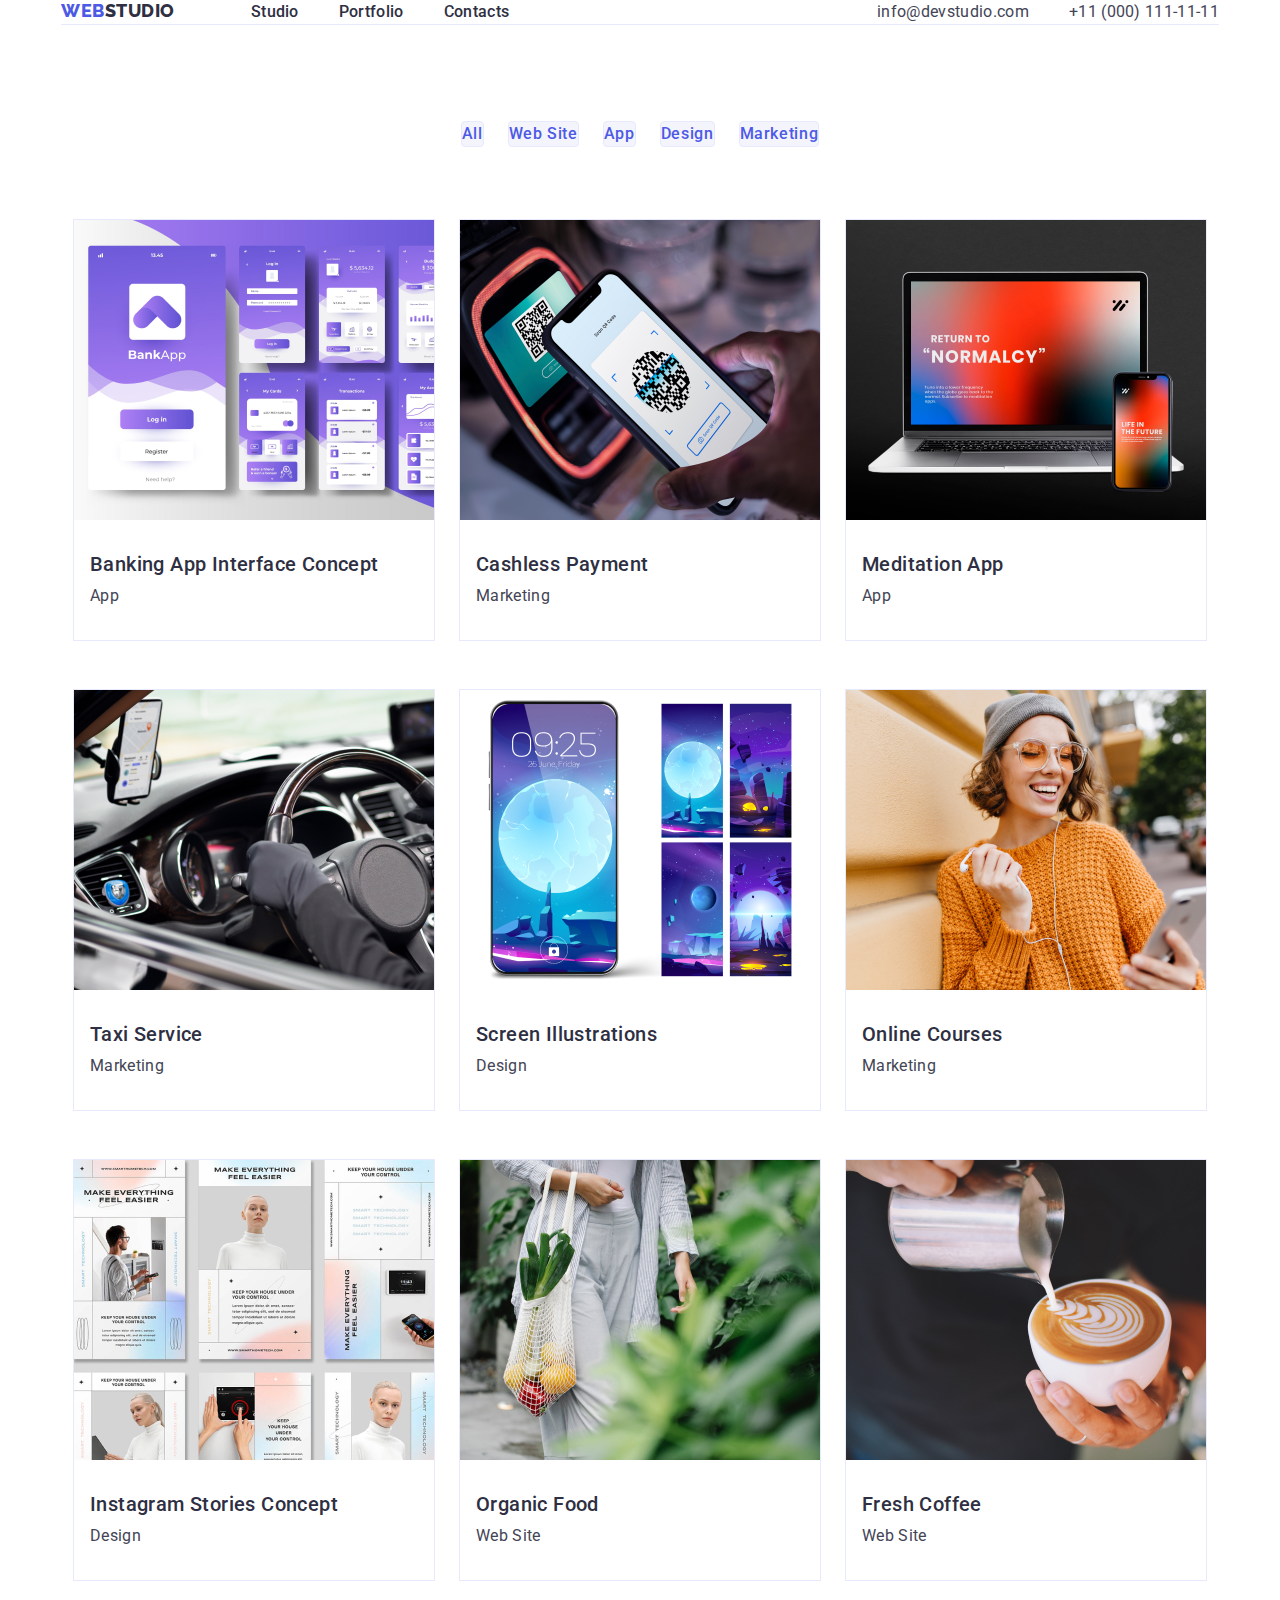
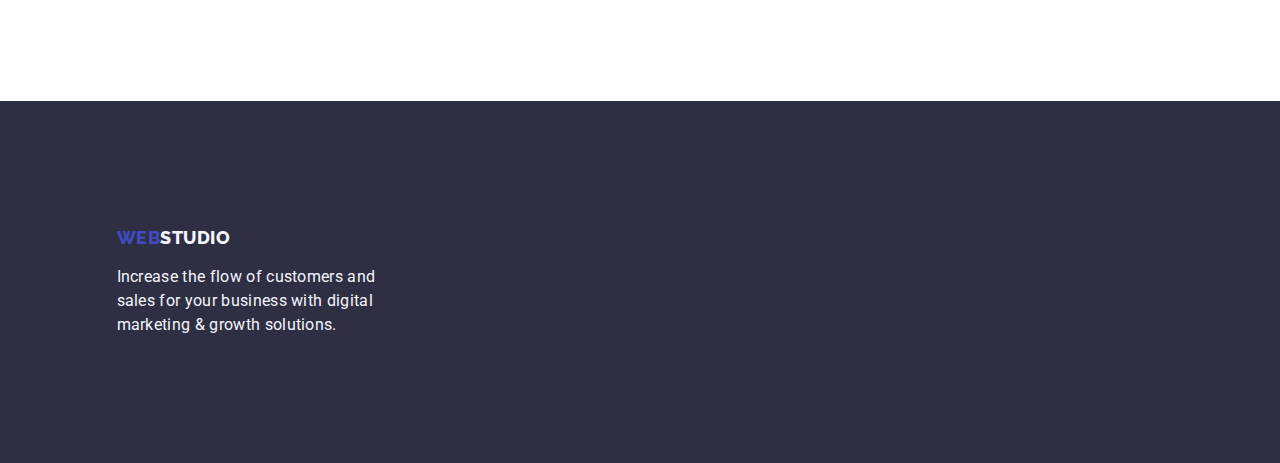
==== commit 7df6554f: "Update portfolio.html" ====
--- a/portfolio.html
+++ b/portfolio.html
@@ -45,7 +45,7 @@
     </header>
     <main>
         <!-- Main Section -->
-        <main class="main-portfolio">
+        <main>
             <section class="menu">
                 <div class="container menu-container">
                     <h2 hidden="" class="menu-title">menu</h2>
@@ -73,59 +73,77 @@
             <div class="container online-app-container">
                 <h2 hidden="" class="online-app-title">Image Thumnails</h2>
                 <ul class="online-app-list">
-                    <li class="online-app-list-images">
+                    <li class="online-app-list-item">
                         <img class="online-app-list-images-thumbnail" src="./images/images-portfolio/img1.jpg" alt="images"
                             width="360px">
-                        <h3 class="online-app-list-title">Banking App Interface Concept</h3>
-                        <p class="online-app-description">App</p>
+                            <div class="online-app-list-title-container">
+                                <h3 class="online-app-list-title">Banking App Interface Concept</h3>
+                                <p class="online-app-description">App</p>
+                            </div>
                     </li>
-                    <li class="online-app-list-images">
+                    <li class="online-app-list-item">
                         <img class="online-app-list-images-thumbnail" src="./images/images-portfolio/img2.jpg" alt="images"
                             width="360px">
+                            <div class="online-app-list-title-container">
                         <h3 class="online-app-list-title">Cashless Payment</h3>
                         <p class="online-app-description">Marketing</p>
+                        </div>
                     </li>
-                    <li class="online-app-list-images">
+                    <li class="online-app-list-item">
                         <img class="online-app-list-images-thumbnail" src="./images/images-portfolio/img3.jpg" alt="images"
                             width="360px">
+                            <div class="online-app-list-title-container">
                         <h3 class="online-app-list-title">Meditation App</h3>
                         <p class="online-app-description">App</p>
+                        </div>
                     </li>
-                    <li class="online-app-list-images">
+                    <li class="online-app-list-item">
                         <img class="online-app-list-images-thumbnail" src="./images/images-portfolio/img4.jpg" alt="images"
                             width="360px">
+                            <div class="online-app-list-title-container">
                         <h3 class="online-app-list-title">Taxi Service</h3>
                         <p class="online-app-description">Marketing</p>
+                        </div>
                     </li>
-                    <li class="online-app-list-images">
+                    <li class="online-app-list-item">
                         <img class="online-app-list-images-thumbnail" src="./images/images-portfolio/img5.jpg" alt="images"
                             width="360px">
+                            <div class="online-app-list-title-container">
                         <h3 class="online-app-list-title">Screen Illustrations</h3>
                         <p class="online-app-description">Design</p>
+                        </div>
                     </li>
-                    <li class="online-app-list-images">
+                    <li class="online-app-list-item">
                         <img class="online-app-list-images-thumbnail" src="./images/images-portfolio/img6.jpg" alt="images"
                             width="360px">
+                            <div class="online-app-list-title-container">
                         <h3 class="online-app-list-title">Online Courses</h3>
                         <p class="online-app-description">Marketing</p>
+                        </div>
                     </li>
-                    <li class="online-app-list-images">
+                    <li class="online-app-list-item">
                         <img class="online-app-list-images-thumbnail" src="./images/images-portfolio/img7.jpg" alt="images"
                             width="360px">
+                            <div class="online-app-list-title-container">
                         <h3 class="online-app-list-title">Instagram Stories Concept</h3>
                         <p class="online-app-description">Design</p>
+                        </div>
                     </li>
-                    <li class="online-app-list-images">
+                    <li class="online-app-list-item">
                         <img class="online-app-list-images-thumbnail" src="./images/images-portfolio/img8.jpg" alt="images"
                             width="360px">
+                            <div class="online-app-list-title-container">
                         <h3 class="online-app-list-title">Organic Food</h3>
                         <p class="online-app-description">Web Site</p>
+                        </div>
                     </li>
-                    <li class="online-app-list-images">
+                    <li class="online-app-list-item">
                         <img class="online-app-list-images-thumbnail" src="./images/images-portfolio/img9.jpg" alt="images"
                             width="360px">
+                            <div class="online-app-list-title-container">
                         <h3 class="online-app-list-title">Fresh Coffee</h3>
                         <p class="online-app-description">Web Site</p>
+                        </div>
                     </li>
                 </ul>
             </div>
--- a/css/styles.css
+++ b/css/styles.css
@@ -47,12 +47,11 @@
 .header-container{
     display: flex;
     justify-content: space-between;
-    background-color:gray;
+    border-bottom: 1px solid var(--cornflower);
 }
 .main-header {
     display:flex;
     background-color:var(--white);
-    padding: 24px 15px;
 }
 
 button {
@@ -71,16 +70,6 @@
     gap:76px;
 }
 
-/* 
-.address-link-list {
-    display: inline-flex;
-} */
-/* 
-.nav-logo {
-    padding-top: 25.5px;
-    padding-left: 156px;
-} */
-
 .nav-logo-link {
     color: var(--iris);
     font-family: Raleway;
@@ -90,7 +79,6 @@
     line-height: 21px;
     letter-spacing: 0.54px;
     text-transform: uppercase;
-    /* text-decoration: none; */
 }
 
 .nav-logo-link:hover {
@@ -98,7 +86,7 @@
 }
 
 .studio {
-    color: var(--navyblue, #2E2F42);
+    color: var(--navyblue);
     font-family: Raleway;
     font-size: 18px;
     font-style: normal;
@@ -114,10 +102,6 @@
 
 .nav-list{
     display: inline-flex;
-    /* padding-top: 24px;
-    padding-left: 76px;
-    padding-bottom: 24px;
-    margin: 0; */
     gap: 40px;
 }
 
@@ -127,13 +111,11 @@
 
 .nav-list-link {
     color: var(--navyblue);
-    /* font-family: Roboto; */
     font-size: 16px;
     font-style: normal;
     font-weight: 500;
     line-height: 24px;
     letter-spacing: 0.32px;
-    /* text-decoration: none; */
 }
 
 .nav-list-link:hover {
@@ -142,9 +124,6 @@
 
 .address {
     display: inline-flex;
-    /* padding-left: 332px;
-    padding-top: 24px;
-    padding-bottom: 24px; */
 }
 
 .address-list {
@@ -178,23 +157,20 @@
     display:block;
     background-color:var(--navyblue);
     padding: 188px;
-        /* width: 1440px;
-        height: 600px;
-        padding:0;
-        margin:0; */
-}
+}
+
 .hero-container{
     display:flex;
     flex-direction:column;
     align-items:center;
     gap:48px;
 }
+
 .hero-title{
     color:var(--white);
     font-size: 56px;
     font-style: normal;
     font-weight: 700;
-    /* line-height: 60px; */
     letter-spacing: 1.12px;
     text-align: center;
 }
@@ -205,18 +181,17 @@
     width: 169px;
     height: 56px;
     justify-content: center;
-    /* margin: 48px 635px 188px 636px; */
     color: var(--white);
     font-family: Roboto;
     font-size: 16px;
     font-style: normal;
     padding: 16px 32px;
-    /* border-radius: 4px; */
     background: var(--iris);
     box-shadow: 0px 4px 4px 0px rgba(0, 0, 0, 0.15);
     gap: 10px;
     cursor: pointer;
 }
+
 .hero-button:hover {
     color: var(--ocean);
 }
@@ -226,27 +201,25 @@
     background-color: var(--white);
     margin-top: 120px;
 }
+
 .features-container {
-    background-color:gray;
     display: flex;
     justify-content: space-between;
     align-items: center;
-    /* flex-direction: row; */
-   
-}
+}
+
 .features-list {
     display:flex;
-    /* padding:120px 156px 0px; */
-    /* align-content: center; */
     list-style: none;
     gap:24px;
 }
+
 .features-list-item{
    align-items  : center;
 }
+
 .features-list-title {
     color: var(--navyblue);
-    font-family: Roboto;
     font-size: 20px;
     font-style: normal;
     font-weight: 500;
@@ -260,29 +233,26 @@
     background-color: var(--white);
     margin:120px 0px;
 }
+
 .services-container{
-    background-color: gray;
     display:flex;
     flex-direction: column;
     align-items: center;
     gap:72px;  
 }
+
  .services-title{
     display:inline-block;
     color: var(--navyblue);
-    /* font-family: Roboto; */
     font-size: 36px;
     font-style: normal;
     line-height: 40px;
     letter-spacing: 0.72px;
     text-transform: capitalize;
-    /* text-align: center; */
-    /* padding:120px 558px 0px 559px; */
 }
 
 .services-list{
     display: inline-flex;
-    /* padding:72px 156px 120px; */
     list-style:none;
     gap:24px;
 }
@@ -294,14 +264,14 @@
 }
 
 .team-container{
-    background-color: gray;
     display:flex;
     flex-direction: column;
     align-items:center;
     gap:72px;
 }
+
 .team-title {
-display: inline-flex;
+    display: inline-flex;
     color: var(--navyblue);
     font-size: 36px;
     font-style: normal;
@@ -313,19 +283,15 @@
     display:flex;
     gap:24px;
 }
+
 .team-list-images{
     display:flex;
-        flex-direction: column;
-        justify-content: center;
-        align-items: center;
-
-        border-radius: 0px 0px 4px 4px;
-        background: var(--white, #FFF);
-        box-shadow: 0px 2px 1px 0px rgba(46, 47, 66, 0.08), 0px 1px 1px 0px rgba(46, 47, 66, 0.16), 0px 1px 6px 0px rgba(46, 47, 66, 0.08);
-        /* row-gap: 32px 8px 32px; */
-}
-.card{
-    height:260px;
+    flex-direction: column;
+    justify-content: center;
+    align-items: center;
+    border-radius: 0px 0px 4px 4px;
+    background: var(--white);
+    box-shadow: 0px 2px 1px 0px rgba(46, 47, 66, 0.08), 0px 1px 1px 0px rgba(46, 47, 66, 0.16), 0px 1px 6px 0px rgba(46, 47, 66, 0.08);
 }
 
 .team-list-title-container{
@@ -337,25 +303,24 @@
 }
 
 .team-list-title{
-    color: var(--navyblue, #2E2F42);
-        text-align: center;
-        font-size: 20px;
-        font-style: normal;
-        font-weight: 500;
-        line-height: 24px;
-        letter-spacing: 0.4px;
+    color: var(--navyblue);
+    text-align: center;
+    font-size: 20px;
+    font-style: normal;
+    font-weight: 500;
+    line-height: 24px;
+    letter-spacing: 0.4px;
 }
 
 .team-list-description{
     color: var(--slate);
-        text-align: center;
-        /* font-family: Roboto; */
-        font-size: 16px;
-        font-style: normal;
-        font-weight: 400;
-        line-height: 24px;
-        letter-spacing: 0.32px;
-        /* padding-top:8px; */
+    text-align: center;
+    font-size: 16px;
+    font-style: normal;
+    font-weight: 400;
+    line-height: 24px;
+    letter-spacing: 0.32px;
+
 } 
 
 .image-thumbnails {
@@ -363,7 +328,7 @@
     height: 300px;
     border: 1px solid var(--cornflower);
     background: var(--white);
-    /* gap: 32px; */
+
 }
 
 .footer{
@@ -373,14 +338,13 @@
 }
 
 .footer-container{
-    background-color: gray;
-  display:flex;
-  flex-direction: column;
-  gap:17.5px;
-  padding:24px 15px;
+    display:flex;
+    flex-direction: column;
+    gap:17.5px;
+    padding:24px 15px;
 }
 .footer-logo-link{
-    color: var(--iris);
+        color: var(--iris);
         font-family: Raleway;
         font-size: 18px;
         font-style: normal;
@@ -392,7 +356,7 @@
 }
 
 .studio-footer{ 
-    color: var(--cloud,);
+        color: var(--cloud,);
         font-family: Raleway;
         font-size: 18px;
         font-style: normal;
@@ -415,4 +379,95 @@
 .footer-logo-link, 
 .studio-footer:hover{
     color: var(--ocean);
+}
+
+/* CSS for portfolio.html below */
+.menu {
+    display:block;
+    background-color: nav(--ocean);
+    padding-top: 96px;
+}
+.menu-container {
+    display:flex;
+    flex-direction: column;
+    align-items: center;
+}
+.menu-list {
+    display: flex;
+    list-style: none;
+    gap: 24px;
+}
+.menu-item-button {
+    color: var(--iris);
+    font-size: 16px;
+    font-style: normal;
+    font-weight: 500;
+    line-height: 24px;
+    letter-spacing: 0.64px;
+    border-radius: 4px;
+    background-color: var(--cloud);
+    border: 1px solid var(--cornflower);
+
+}
+
+.menu-item-button:hover {
+    color: var(--white);
+    background: var(--ocean);
+    box-shadow: 0px 2px 2px 0px rgba(0, 0, 0, 0.12), 0px 2px 1px 0px rgba(0, 0, 0, 0.08), 0px 3px 1px 0px rgba(0, 0, 0, 0.10);
+}
+
+.online-app{
+    display:block;
+    background-color: var(--white);
+    padding-top:72px;
+    padding-bottom: 120px;
+}
+
+.online-app-container{
+    display: flex;
+    flex-direction: column;
+    align-items: center;
+}
+
+.online-app-list{
+    display:flex;
+    list-style:none;
+    flex-wrap:wrap;
+    column-gap:24px;
+    row-gap:48px;
+    align-items:center;
+    justify-content: center;
+}
+.online-app-list-item{
+    border: 1px solid var(--cornflower);
+    background: var(--white);
+}
+
+.online-app-list-title{
+    padding-top:32px;
+}
+.online-app-list-title-container{
+    display: flex;
+    flex-direction: column;
+    text-indent: 16px;
+    gap: 8px;
+    padding-bottom: 32px;
+}
+
+.online-app-list-title{
+        color: var(--navyblue);
+        font-size: 20px;
+        font-style: normal;
+        font-weight: 500;
+        line-height: 24px;
+        letter-spacing: 0.4px;
+}
+
+.online-app-description{
+        color: var(--slate);
+        font-size: 16px;
+        font-style: normal;
+        font-weight: 400;
+        line-height: 24px;
+        letter-spacing: 0.32px;
 }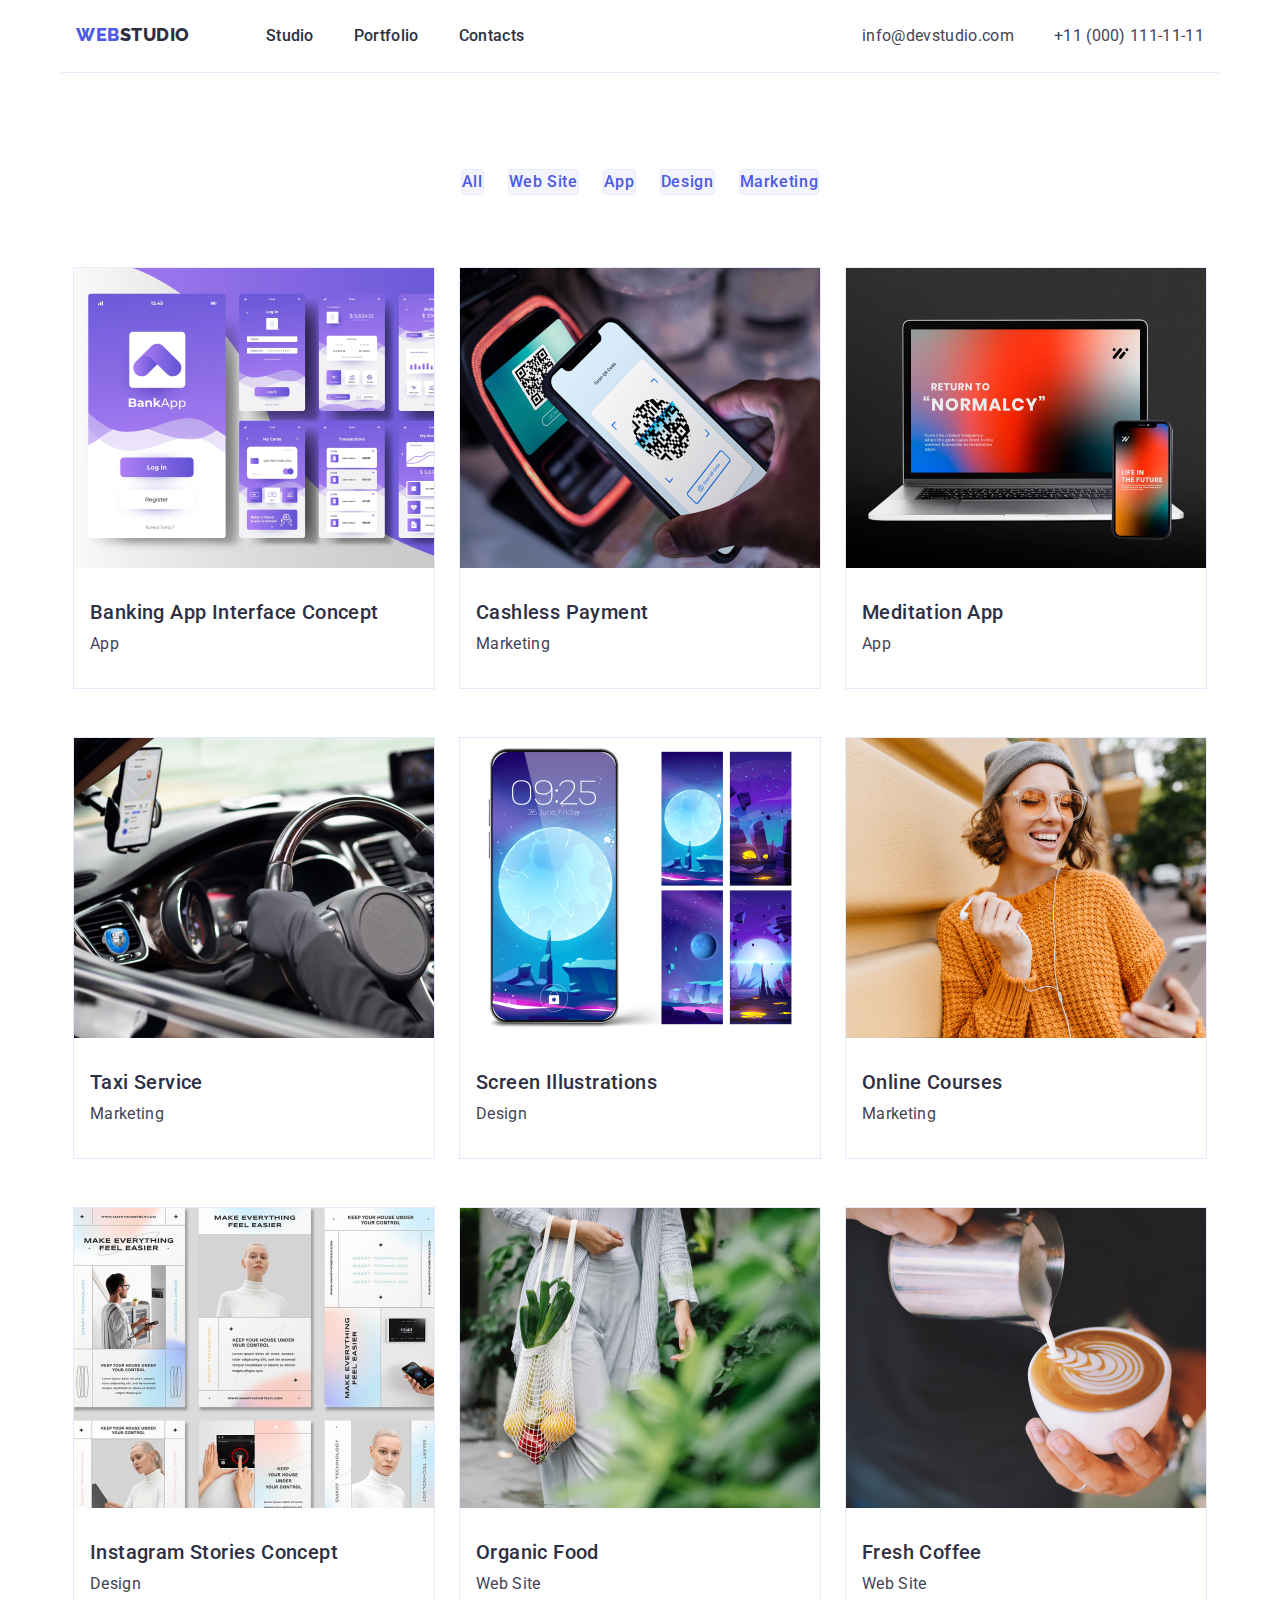
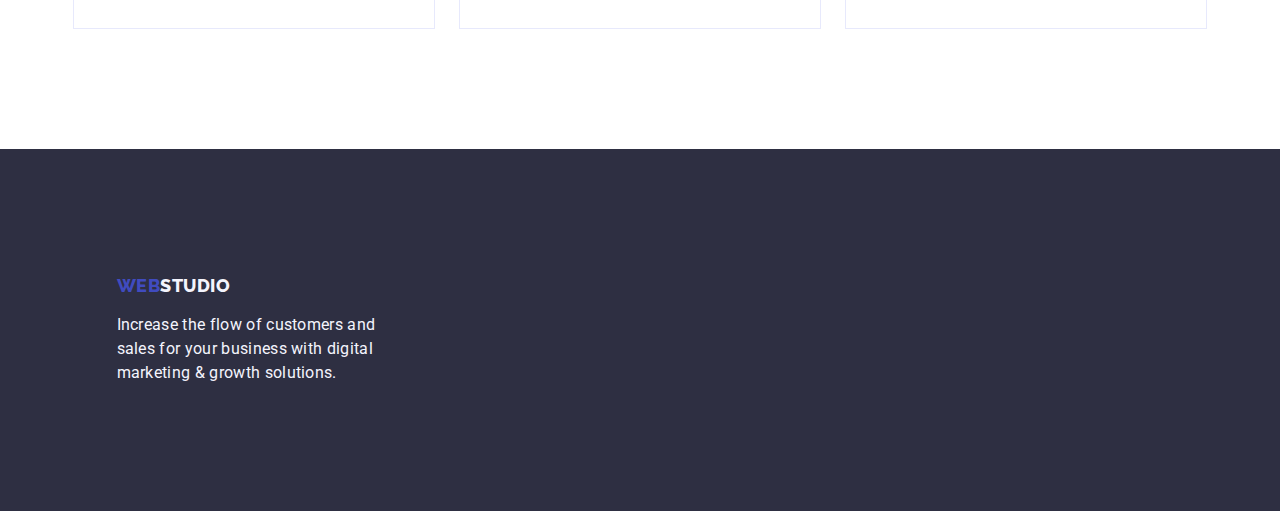
==== commit 00ea06ee: "Update portfolio.html" ====
--- a/portfolio.html
+++ b/portfolio.html
@@ -5,7 +5,7 @@
     <meta charset="UTF-8">
     <meta name="viewport" content="width=device-width, initial-scale=1.0" />
     <title>main page</title>
-    <link rel="stylesheet" href="/css/styles.css" />
+    <link rel="stylesheet" href="css/styles.css" />
     <link rel="preconnect" href="https://fonts.googleapis.com">
     <link rel="preconnect" href="https://fonts.gstatic.com" crossorigin>
     <link href="https://fonts.googleapis.com/css2?family=Raleway:wght@800&family=Roboto:wght@400;500;700;900&display=swap" rel="stylesheet">
--- a/css/styles.css
+++ b/css/styles.css
@@ -48,6 +48,7 @@
     display: flex;
     justify-content: space-between;
     border-bottom: 1px solid var(--cornflower);
+    padding: 24px 15px;
 }
 .main-header {
     display:flex;
